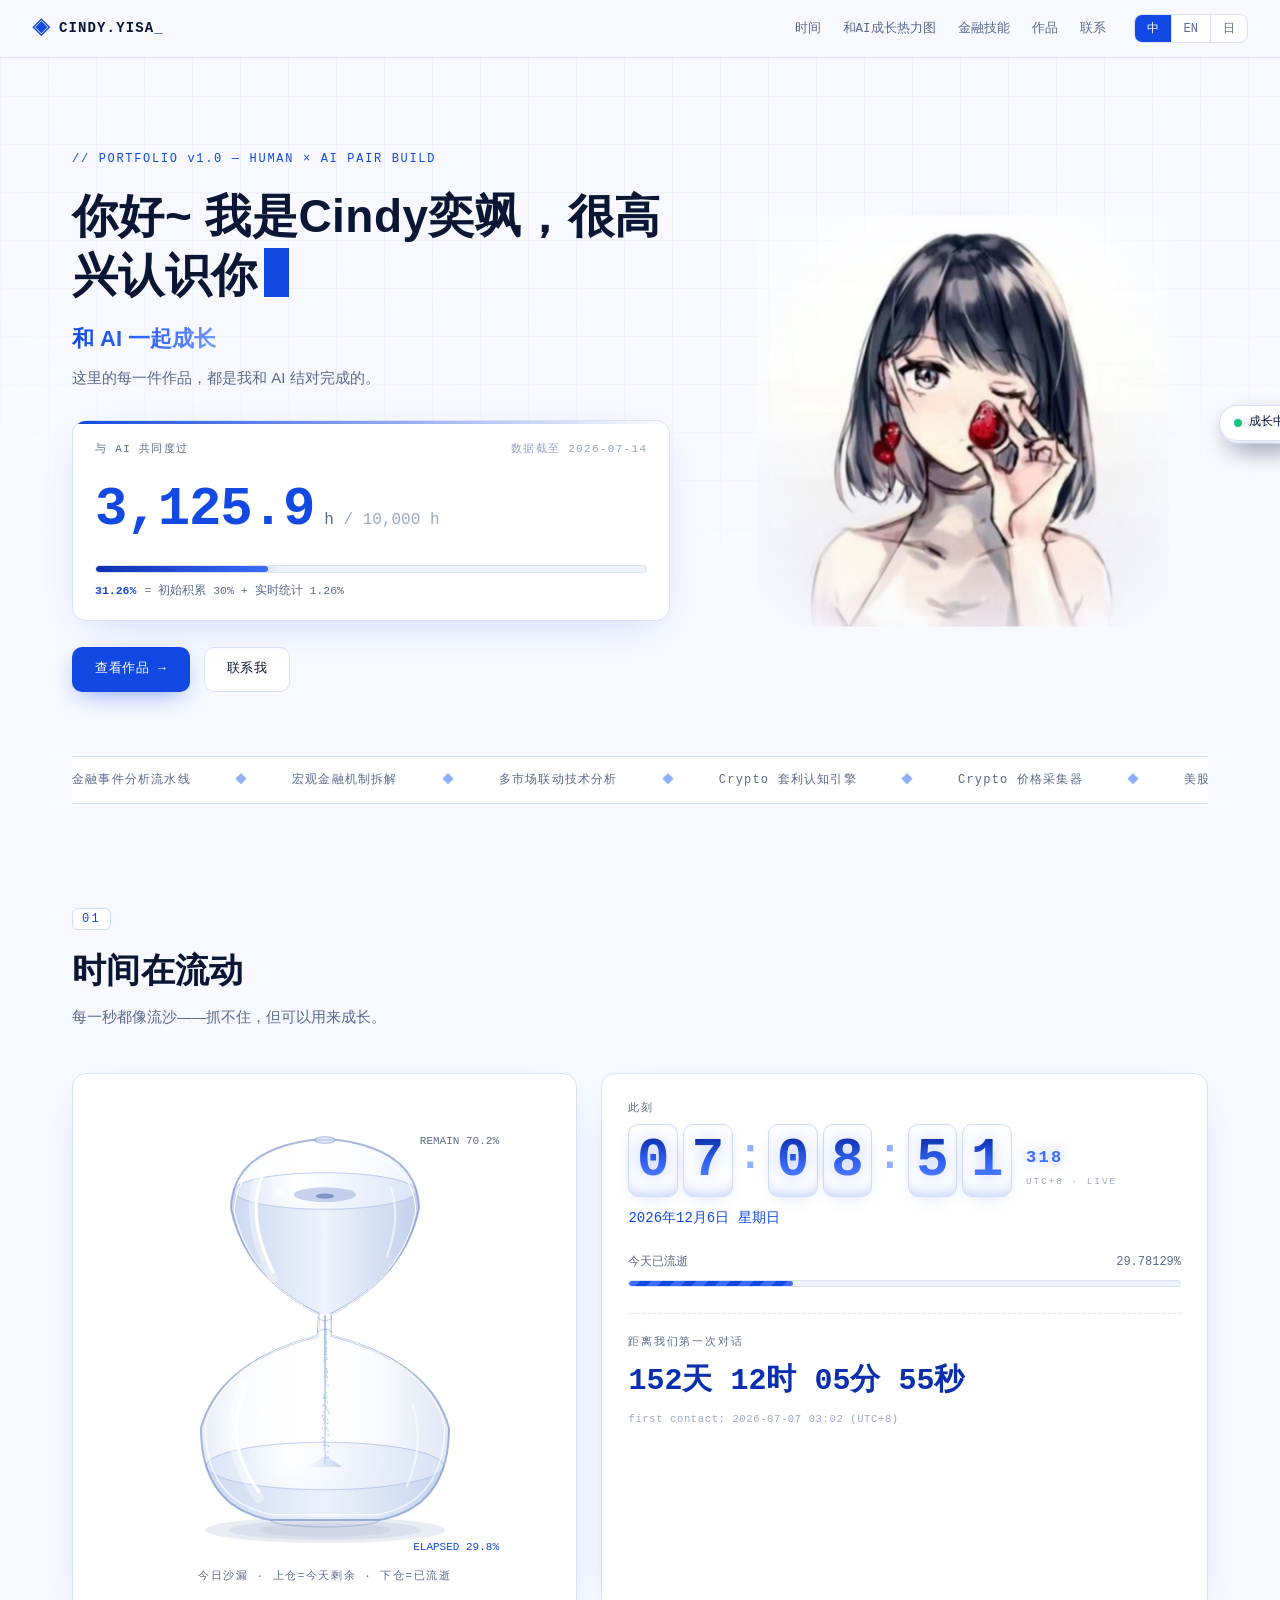
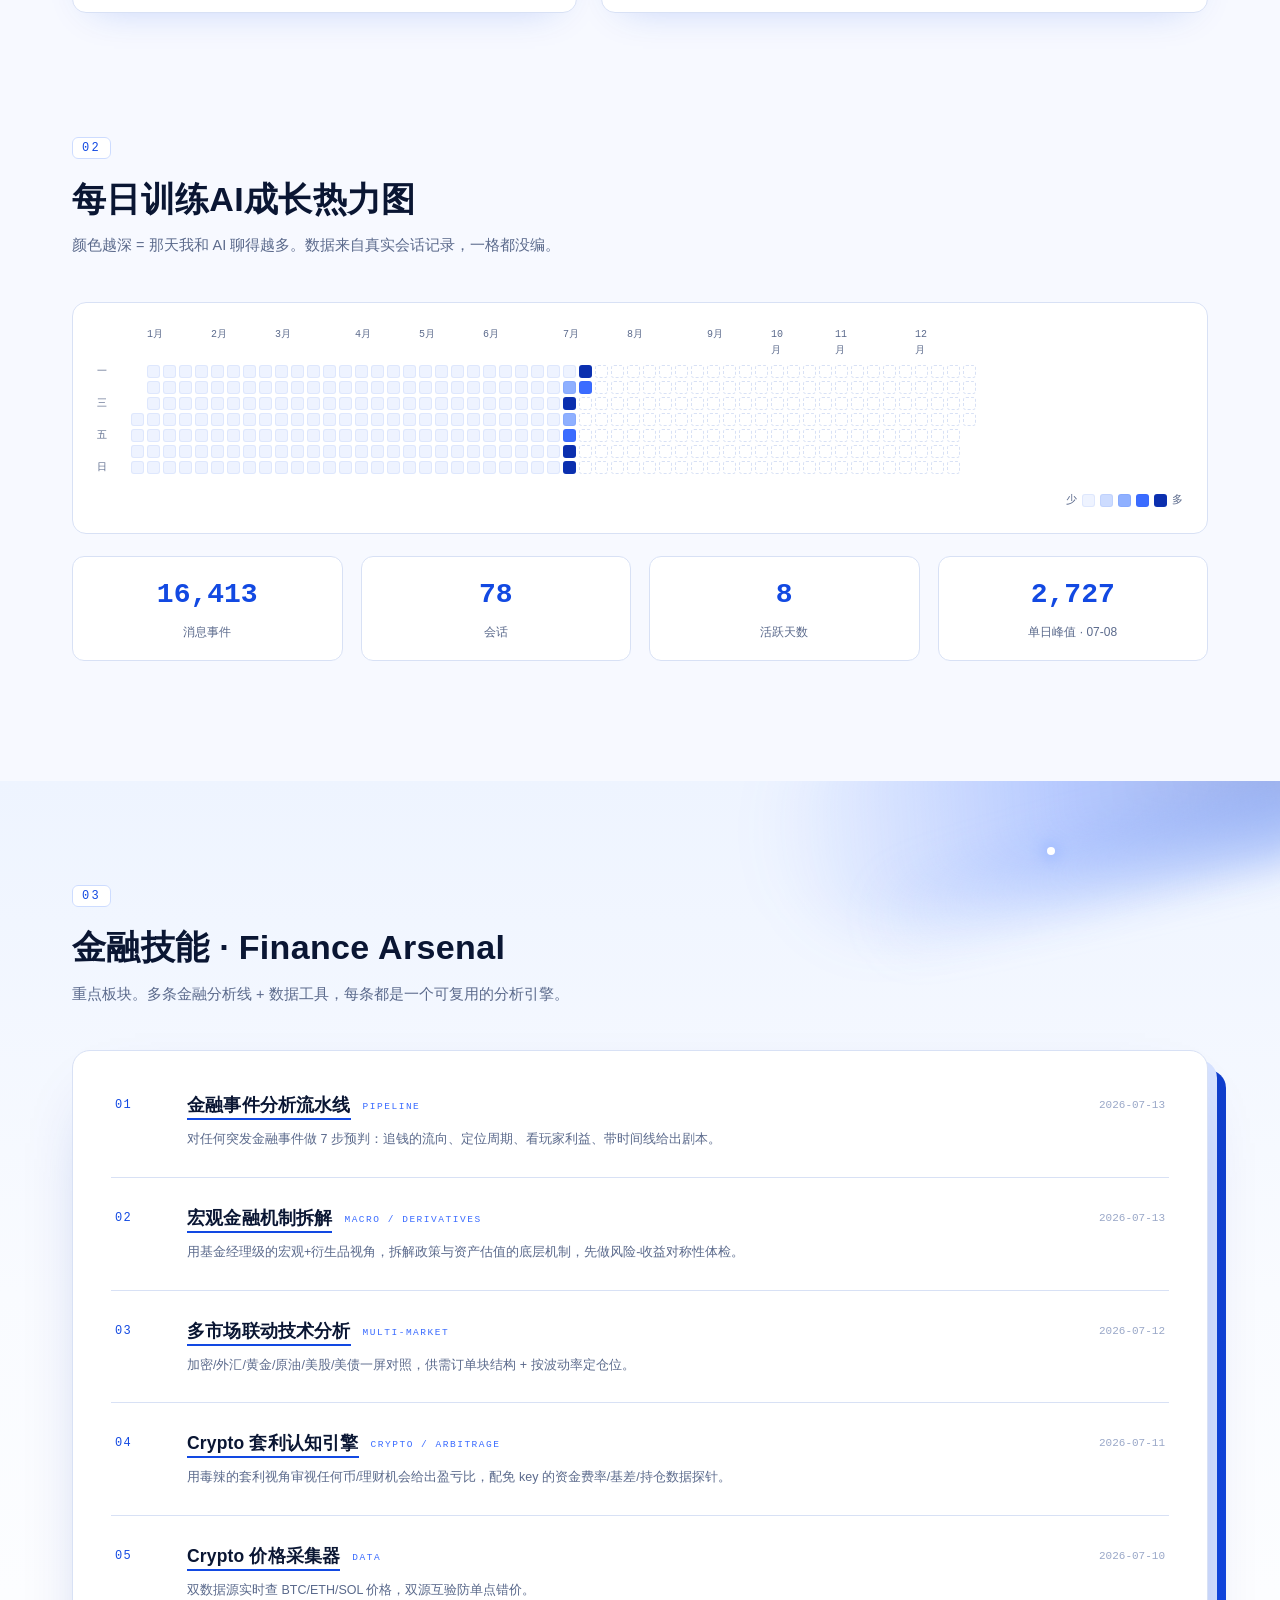
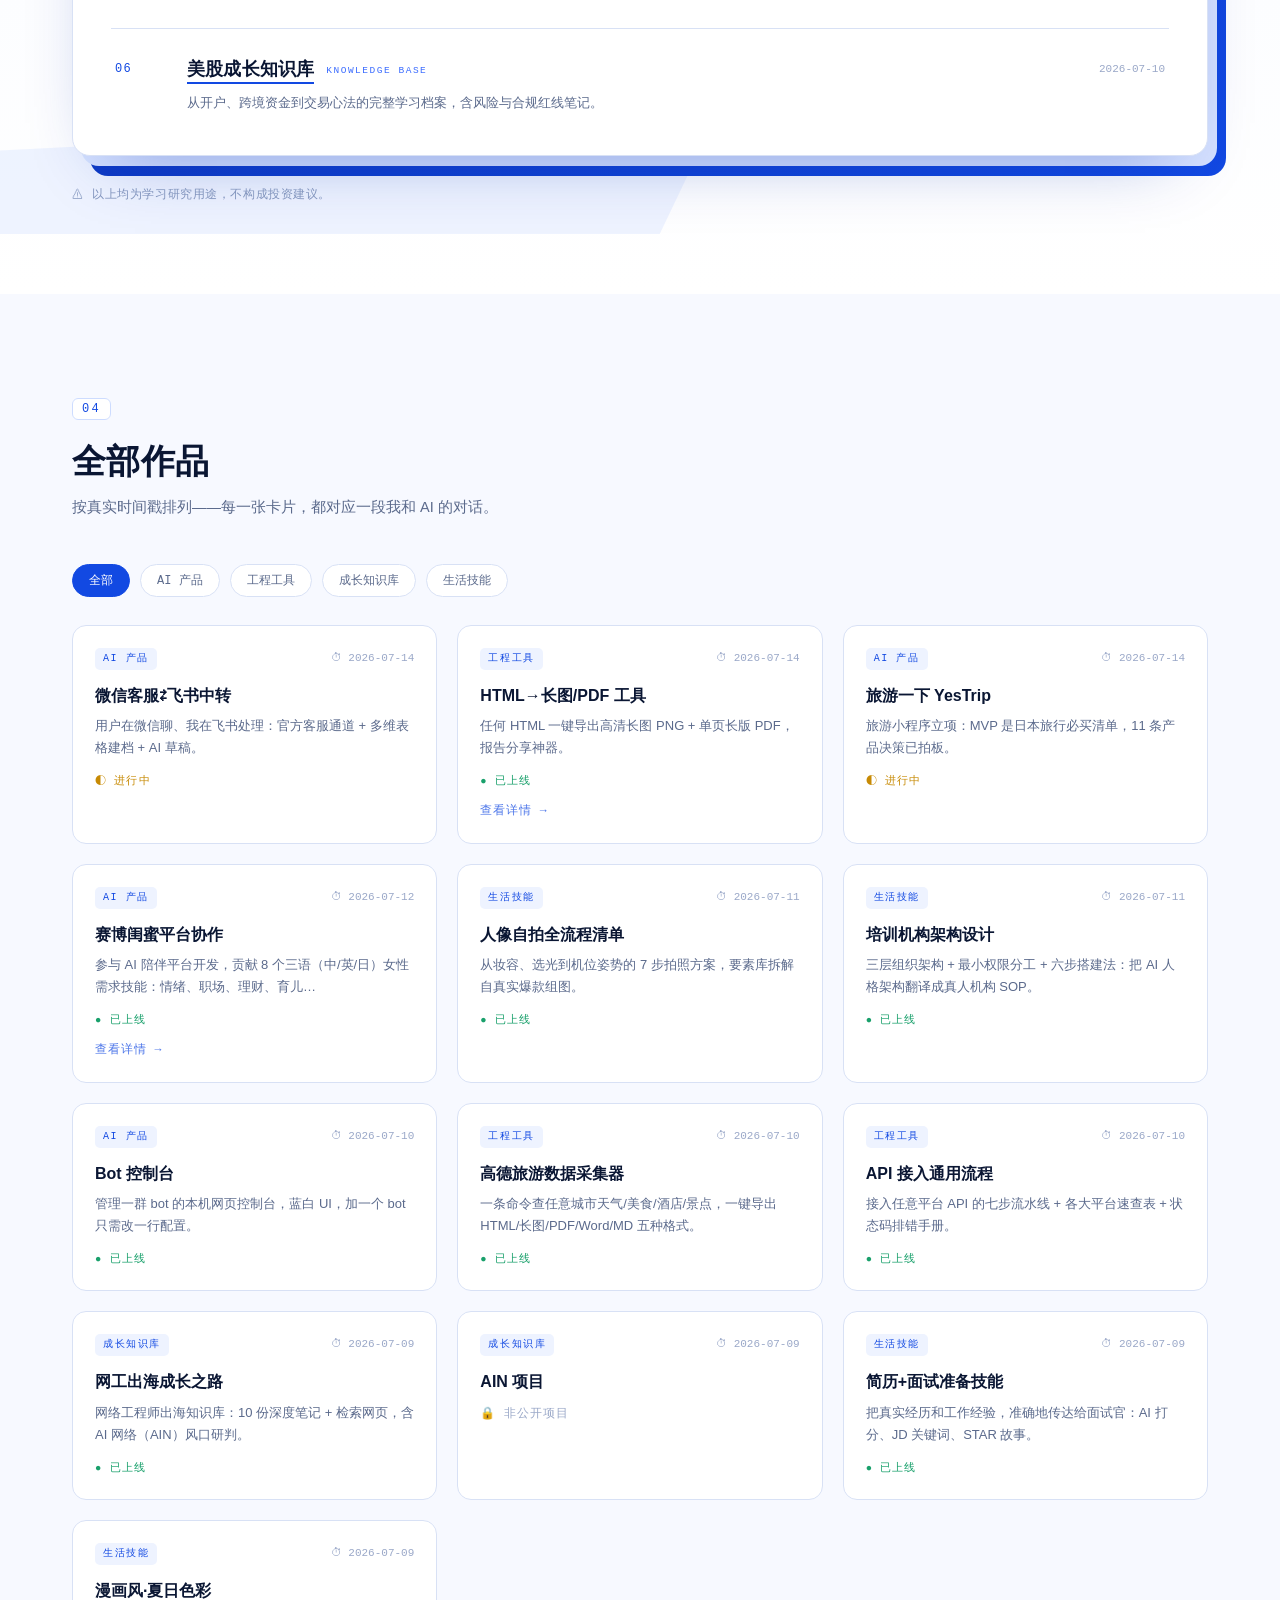
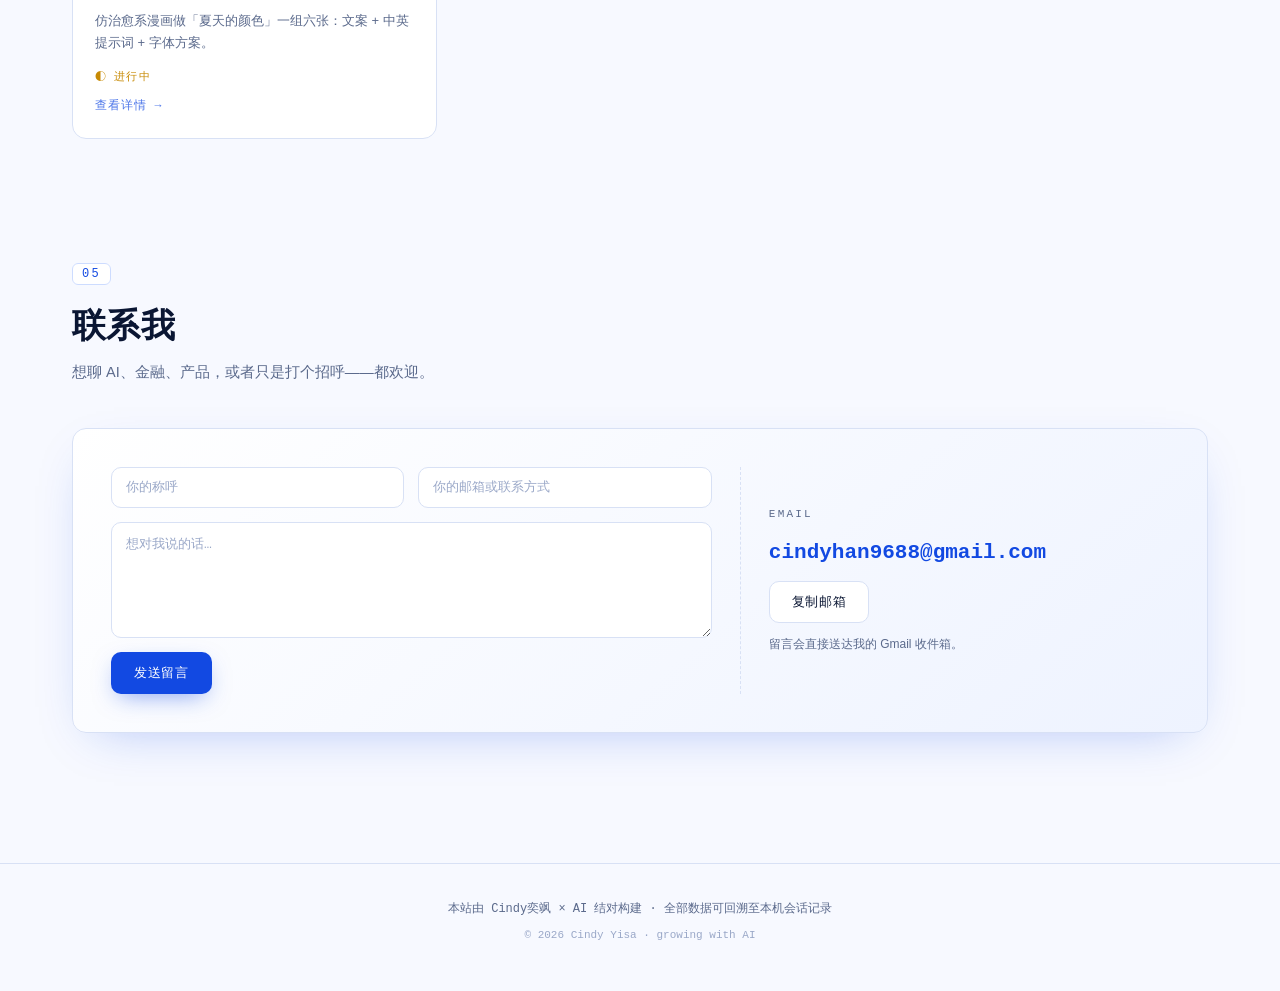
==== index.html @ 7d719959 "Initial deploy: Cindy Yisa portfolio" ====
<!DOCTYPE html>
<html lang="zh-CN">
<head>
<meta charset="UTF-8">
<meta name="viewport" content="width=device-width, initial-scale=1.0">
<title>Cindy奕飒 · 和 AI 一起成长 | Growing with AI</title>
<meta name="description" content="Cindy奕飒的个人作品集 — 和 AI 一起成长的 10000 小时之路。Personal portfolio of Cindy Yisa, pair-built with AI.">
<link rel="icon" href="data:image/svg+xml,<svg xmlns='http://www.w3.org/2000/svg' viewBox='0 0 100 100'><text y='.9em' font-size='90'>🍓</text></svg>">
<link rel="stylesheet" href="style.css">
</head>
<body>

<div class="grid-bg" aria-hidden="true"></div>
<div class="scroll-progress" id="scrollProgress" aria-hidden="true"></div>

<!-- ============ NAV ============ -->
<nav class="nav">
  <a class="brand" href="#top">
    <span class="brand-mark">◈</span>
    <span class="brand-text mono">CINDY.YISA<span class="blink">_</span></span>
  </a>
  <div class="nav-links mono">
    <a href="#time" data-i18n="nav.time">时间</a>
    <a href="#heatmap" data-i18n="nav.heatmap">和AI成长热力图</a>
    <a href="#finance" data-i18n="nav.finance">金融技能</a>
    <a href="#projects" data-i18n="nav.projects">作品</a>
    <a href="#contact" data-i18n="nav.contact">联系</a>
  </div>
  <div class="lang-switch mono" role="group" aria-label="language">
    <button data-lang="zh" class="active">中</button>
    <button data-lang="en">EN</button>
    <button data-lang="ja">日</button>
  </div>
</nav>

<!-- ============ HERO ============ -->
<header class="hero" id="top">
  <div class="hero-grid">
    <div class="hero-text">
      <p class="kicker mono reveal">// PORTFOLIO v1.0 — HUMAN × AI PAIR BUILD</p>
      <h1 class="greeting reveal"><span id="typed"></span><span class="caret" aria-hidden="true"></span></h1>
      <p class="slogan reveal"><span class="slogan-line" data-i18n="hero.slogan">和 AI 一起成长</span></p>
      <p class="hero-sub reveal" data-i18n="hero.sub">这里的每一件作品，都是我和 AI 结对完成的。</p>

      <div class="hours-box reveal">
        <div class="hours-top mono">
          <span data-i18n="hours.label">与 AI 共同度过</span>
          <span class="hours-asof"><span data-i18n="hours.asof">数据截至</span> <span id="asofDate">2026-07-14</span></span>
        </div>
        <div class="hours-main">
          <span class="hours-num mono" id="hoursNum">0.0</span>
          <span class="hours-unit mono">h <em>/ 10,000 h</em></span>
        </div>
        <div class="hours-bar"><div class="hours-fill" id="hoursFill"></div></div>
        <div class="hours-foot mono">
          <span id="hoursPct">0%</span>
          <span id="hoursSplit"></span>
        </div>
      </div>

      <div class="hero-cta reveal">
        <a class="btn btn-primary mono" href="#projects" data-i18n="cta.works">查看作品 →</a>
        <a class="btn btn-ghost mono" href="#contact" data-i18n="cta.contact">联系我</a>
      </div>
    </div>

    <div class="hero-visual">
      <div class="tilt-scene" id="tiltScene">
        <div class="tilt-card" id="tiltCard">
          <div class="tilt-glow" aria-hidden="true"></div>
          <img class="tilt-img" src="assets/avatar.jpg" alt="Cindy奕飒 avatar illustration">
          <div class="orbit" aria-hidden="false">
            <div class="orb orb-1"><span class="orb-arm"><span class="tilt-chip mono"><b id="chipHours">3,117.8</b>h <span data-i18n="chip.together">同行</span></span></span></div>
            <div class="orb orb-2"><span class="orb-arm"><span class="tilt-chip mono"><b id="chipSessions">78</b> <span data-i18n="chip.talks">对话</span></span></span></div>
            <div class="orb orb-3"><span class="orb-arm"><span class="tilt-chip mono"><span class="dot-live"></span><span data-i18n="chip.growing">成长中</span></span></span></div>
          </div>
        </div>
      </div>
    </div>
  </div>

  <div class="ticker mono" aria-hidden="true">
    <div class="ticker-track" id="tickerTrack"></div>
  </div>
</header>

<main>
<!-- ============ 01 TIME ============ -->
<section class="section" id="time">
  <div class="section-head reveal">
    <span class="sec-no mono">01</span>
    <h2 data-i18n="time.title">时间在流动</h2>
    <p class="sec-sub" data-i18n="time.sub">每一秒都像流沙——抓不住，但可以用来成长。</p>
  </div>
  <div class="time-grid">
    <div class="time-card sand-card reveal">
      <canvas id="sandCanvas" width="360" height="460" aria-label="today hourglass animation"></canvas>
      <div class="sand-caption mono" data-i18n="time.sand">今日沙漏 · 按今天已流逝的时间实时漏沙</div>
    </div>
    <div class="time-card clock-card reveal">
      <div class="clock-label mono" data-i18n="time.now">此刻</div>
      <div class="clock-shell">
        <div class="clock-big mono" id="clockBig">00:00:00</div>
        <div class="clock-sub mono"><span id="clockMs">000</span><span class="clock-tz">UTC+8 · LIVE</span></div>
      </div>
      <div class="clock-date mono" id="clockDate">—</div>
      <div class="day-flow">
        <div class="day-flow-top mono"><span data-i18n="time.today">今天已流逝</span><span id="dayPct">0.000000%</span></div>
        <div class="day-bar"><div class="day-fill" id="dayFill"></div></div>
      </div>
      <div class="since-box">
        <div class="clock-label mono" data-i18n="time.since">距离我们第一次对话</div>
        <div class="since-big mono" id="sinceBig">—</div>
        <div class="since-src mono">first contact: 2026-07-07 03:02 (UTC+8)</div>
      </div>
    </div>
  </div>
</section>

<!-- ============ 02 HEATMAP ============ -->
<section class="section" id="heatmap">
  <div class="section-head reveal">
    <span class="sec-no mono">02</span>
    <h2 data-i18n="hm.title">每日训练AI成长热力图</h2>
    <p class="sec-sub" data-i18n="hm.sub">颜色越深 = 那天我和 AI 聊得越多。数据来自真实会话记录，一格都没编。</p>
  </div>
  <div class="hm-wrap reveal">
    <div class="hm-scroll">
      <div class="hm-months mono" id="hmMonths"></div>
      <div class="hm-body">
        <div class="hm-days mono" id="hmDays"></div>
        <div class="hm-grid" id="hmGrid"></div>
      </div>
    </div>
    <div class="hm-legend mono">
      <span data-i18n="hm.less">少</span>
      <i class="cell l0"></i><i class="cell l1"></i><i class="cell l2"></i><i class="cell l3"></i><i class="cell l4"></i>
      <span data-i18n="hm.more">多</span>
    </div>
  </div>
  <div class="stat-row reveal">
    <div class="stat"><b class="mono" id="stEvents">15,353</b><span data-i18n="st.events">消息事件</span></div>
    <div class="stat"><b class="mono" id="stSessions">78</b><span data-i18n="st.sessions">会话</span></div>
    <div class="stat"><b class="mono" id="stDays">8</b><span data-i18n="st.days">活跃天数</span></div>
    <div class="stat"><b class="mono" id="stPeak">2,727</b><span data-i18n="st.peak">单日峰值 · 07-08</span></div>
  </div>
  <div class="hm-tip mono" id="hmTip" role="tooltip"></div>
</section>

<!-- ============ 03 FINANCE (featured) ============ -->
<section class="section section-fin deco-b" id="finance">
  <div class="fin-deco" aria-hidden="true">
    <span class="fd-beam1"></span><span class="fd-beam2"></span><span class="fd-star"></span>
    <span class="fd-dots"></span>
    <svg class="fd-chart" width="340" height="200" viewBox="0 0 340 200" fill="none">
      <defs><linearGradient id="fdg" x1="0" y1="0" x2="0" y2="1"><stop stop-color="#3b6cff"/><stop offset="1" stop-color="#3b6cff" stop-opacity="0"/></linearGradient></defs>
      <path d="M0 168 L42 144 L84 154 L126 104 L168 118 L210 68 L252 84 L294 34 L340 46 L340 200 L0 200Z" fill="url(#fdg)" opacity=".22"/>
      <path d="M0 168 L42 144 L84 154 L126 104 L168 118 L210 68 L252 84 L294 34 L340 46" stroke="#1249e2" stroke-width="2.4" stroke-linejoin="round"/>
      <circle cx="294" cy="34" r="5" fill="#3b6cff"/><circle cx="294" cy="34" r="11" fill="#3b6cff" opacity=".22"/>
    </svg>
  </div>
  <div class="section-head reveal">
    <span class="sec-no mono">03</span>
    <h2 data-i18n="fin.title">金融技能 · Finance Arsenal</h2>
    <p class="sec-sub" data-i18n="fin.sub">重点板块。多条金融分析线 + 数据工具，每条都是一个可复用的分析引擎。</p>
  </div>
  <div class="fin-stack reveal">
    <div class="fin-sheet" id="finGrid"></div>
  </div>
  <p class="fin-note mono reveal" data-i18n="fin.note">⚠ 以上均为学习研究用途，不构成投资建议。</p>
</section>

<!-- ============ 04 PROJECTS ============ -->
<section class="section" id="projects">
  <div class="section-head reveal">
    <span class="sec-no mono">04</span>
    <h2 data-i18n="pj.title">全部作品</h2>
    <p class="sec-sub" data-i18n="pj.sub">按真实时间戳排列——每一张卡片，都对应一段我和 AI 的对话。</p>
  </div>
  <div class="pj-filter mono" id="pjFilter"></div>
  <div class="pj-grid" id="pjGrid"></div>
</section>

<!-- ============ 05 CONTACT ============ -->
<section class="section" id="contact">
  <div class="section-head reveal">
    <span class="sec-no mono">05</span>
    <h2 data-i18n="ct.title">联系我</h2>
    <p class="sec-sub" data-i18n="ct.sub">想聊 AI、金融、产品，或者只是打个招呼——都欢迎。</p>
  </div>
  <div class="contact-wrap reveal">
    <form class="contact-form" id="msgForm" autocomplete="off">
      <div class="cf-row">
        <input class="cf-input mono" type="text" name="name" id="cfName" required maxlength="60" placeholder="你的称呼">
        <input class="cf-input mono" type="text" name="reply_to" id="cfReply" required maxlength="120" placeholder="你的邮箱或联系方式">
      </div>
      <textarea class="cf-input mono" name="message" id="cfMsg" rows="6" required maxlength="2000" placeholder="想对我说的话…"></textarea>
      <input type="text" name="_honey" style="display:none" tabindex="-1" autocomplete="off">
      <div class="cf-foot">
        <button class="btn btn-primary mono" type="submit" id="cfSend" data-i18n="ct.send">发送留言</button>
        <span class="cf-status mono" id="cfStatus"></span>
      </div>
    </form>
    <div class="contact-side">
      <span class="mono contact-label">EMAIL</span>
      <a class="mono contact-addr" href="mailto:cindyhan9688@gmail.com">cindyhan9688@gmail.com</a>
      <button class="btn btn-ghost mono" id="copyMail" data-i18n="ct.copy">复制邮箱</button>
      <p class="cf-note" data-i18n="ct.note">留言会直接送达我的 Gmail 收件箱。</p>
    </div>
  </div>
</section>
</main>

<footer class="footer mono">
  <p><span data-i18n="ft.built">本站由 Cindy奕飒 × AI 结对构建</span> · <span data-i18n="ft.data">全部数据可回溯至本机会话记录</span></p>
  <p class="footer-dim">© 2026 Cindy Yisa · growing with AI</p>
</footer>

<script src="stats.js"></script>
<script src="app.js"></script>
</body>
</html>
---- style.css ----
/* ============================================================
   Cindy奕飒 · Growing with AI — blueprint blue × paper white
   ============================================================ */
:root{
  --ink:#0a1633;            /* near-black navy text */
  --blue:#1249e2;           /* primary ink blue */
  --blue-deep:#0b2fae;
  --blue-soft:#3b6cff;
  --paper:#f7f9ff;          /* page background */
  --card:#ffffff;
  --line:#d8e1f5;           /* hairlines */
  --dim:#5b6a8c;            /* secondary text */
  --tint1:#eef3ff; --tint2:#cddcff; --tint3:#8fb0ff; --tint4:#3b6cff; --tint5:#0b2fae;
  --navy:#050f2e;           /* dark featured panel */
  --navy-card:#0a1a45;
  /* 纯系统字体栈：不依赖任何外网字体服务，国内/海外访客都秒开 */
  --mono:'Cascadia Code','JetBrains Mono','SF Mono','Menlo',Consolas,'Sarasa Mono SC','Courier New',monospace;
  --sans:-apple-system,'Segoe UI','PingFang SC','Hiragino Sans','Source Han Sans SC','Noto Sans CJK SC','Microsoft YaHei','Yu Gothic UI',sans-serif;
  --r:14px;
}
*{margin:0;padding:0;box-sizing:border-box}
html{scroll-behavior:smooth}
/* 🍓 全站草莓光标 */
:root{--berry-cur:url("[data-uri]")}
body,a,button,.cell.hit,.lang-switch button{cursor:var(--berry-cur) 4 4,auto}
input,textarea{cursor:text}
body{
  font-family:var(--sans);color:var(--ink);background:var(--paper);
  -webkit-font-smoothing:antialiased;overflow-x:hidden;line-height:1.6;
}
/* 点击迸发的草莓与白色星光粒子 */
.bp{position:fixed;left:0;top:0;z-index:999;pointer-events:none;user-select:none;will-change:transform,opacity}
.bp-berry{font-size:15px;filter:drop-shadow(0 2px 4px rgba(168,15,49,.35))}
.bp-spark{width:9px;height:9px;border-radius:50%;background:#fff;box-shadow:0 0 12px 3px rgba(157,185,255,.95),0 0 4px #fff}
.mono{font-family:var(--mono)}
::selection{background:var(--blue);color:#fff}
a{color:inherit;text-decoration:none}

/* blueprint grid backdrop */
.grid-bg{
  position:fixed;inset:0;z-index:-2;pointer-events:none;
  background-image:
    linear-gradient(var(--line) 1px,transparent 1px),
    linear-gradient(90deg,var(--line) 1px,transparent 1px);
  background-size:48px 48px;opacity:.35;
  mask-image:radial-gradient(ellipse 90% 70% at 50% 0%,#000 40%,transparent 100%);
  -webkit-mask-image:radial-gradient(ellipse 90% 70% at 50% 0%,#000 40%,transparent 100%);
}
.scroll-progress{position:fixed;top:0;left:0;height:3px;width:0;background:linear-gradient(90deg,var(--blue),var(--blue-soft));z-index:99}

/* ============ NAV ============ */
.nav{
  position:fixed;top:0;left:0;right:0;z-index:50;display:flex;align-items:center;gap:28px;
  padding:14px 32px;background:rgba(247,249,255,.82);backdrop-filter:blur(14px);
  border-bottom:1px solid var(--line);
}
.brand{display:flex;align-items:center;gap:9px;font-weight:600}
.brand-mark{color:var(--blue);font-size:18px}
.brand-text{font-size:14px;letter-spacing:.08em}
.blink{animation:blink 1.1s steps(1) infinite;color:var(--blue)}
@keyframes blink{50%{opacity:0}}
.nav-links{display:flex;gap:22px;margin-left:auto;font-size:12.5px}
.nav-links a{color:var(--dim);position:relative;padding:2px 0;transition:color .2s}
.nav-links a:hover{color:var(--blue)}
.nav-links a::after{content:"";position:absolute;left:0;bottom:-2px;width:0;height:1.5px;background:var(--blue);transition:width .25s}
.nav-links a:hover::after{width:100%}
.lang-switch{display:flex;border:1px solid var(--line);border-radius:8px;overflow:hidden;background:#fff}
.lang-switch button{
  border:0;background:transparent;padding:5px 12px;font-family:var(--mono);font-size:12px;
  color:var(--dim);cursor:pointer;transition:.2s;
}
.lang-switch button+button{border-left:1px solid var(--line)}
.lang-switch button.active{background:var(--blue);color:#fff}

/* ============ HERO ============ */
.hero{padding:150px 32px 0;max-width:1200px;margin:0 auto}
.hero-grid{display:grid;grid-template-columns:1.1fr .9fr;gap:48px;align-items:center}
.kicker{font-size:12px;letter-spacing:.14em;color:var(--blue);margin-bottom:18px}
.greeting{
  font-size:clamp(28px,4.2vw,46px);line-height:1.28;font-weight:700;letter-spacing:.01em;
  min-height:2.6em;
}
.caret{display:inline-block;width:.55em;height:1.05em;background:var(--blue);margin-left:6px;vertical-align:-.12em;animation:blink 1s steps(1) infinite}
.slogan{margin-top:14px;font-size:clamp(17px,2vw,22px);font-weight:600;color:var(--blue-deep)}
.slogan-line{background:linear-gradient(120deg,var(--blue),var(--blue-soft) 60%,#7aa0ff);-webkit-background-clip:text;background-clip:text;color:transparent}
.hero-sub{margin-top:10px;color:var(--dim);font-size:15px}

.hours-box{
  margin-top:30px;border:1px solid var(--line);border-radius:var(--r);background:var(--card);
  padding:20px 22px;box-shadow:0 12px 40px -18px rgba(18,73,226,.25);position:relative;overflow:hidden;
}
.hours-box::before{content:"";position:absolute;top:0;left:0;right:0;height:3px;background:linear-gradient(90deg,var(--blue),transparent)}
.hours-top{display:flex;justify-content:space-between;font-size:11px;letter-spacing:.12em;color:var(--dim)}
.hours-asof{color:#94a3c4}
.hours-main{display:flex;align-items:baseline;gap:10px;margin-top:8px}
.hours-num{font-size:clamp(38px,4.6vw,54px);font-weight:700;color:var(--blue);letter-spacing:-.02em;font-variant-numeric:tabular-nums}
.hours-unit{font-size:16px;color:var(--dim)}
.hours-unit em{font-style:normal;color:#9aa8c8}
.hours-bar{height:8px;border-radius:99px;background:var(--tint1);border:1px solid var(--line);margin-top:12px;overflow:hidden}
.hours-fill{height:100%;width:0;border-radius:99px;background:linear-gradient(90deg,var(--blue-deep),var(--blue-soft));transition:width 1.8s cubic-bezier(.2,.8,.2,1);box-shadow:0 0 12px rgba(59,108,255,.7)}
.hours-foot{display:flex;gap:8px;margin-top:9px;font-size:11.5px;color:var(--dim)}
.hours-foot span:first-child{color:var(--blue);font-weight:600}

.hero-cta{display:flex;gap:14px;margin-top:26px}
.btn{display:inline-block;padding:11px 22px;border-radius:10px;font-size:13px;letter-spacing:.05em;transition:.22s;border:1px solid transparent;cursor:pointer}
.btn-primary{background:var(--blue);color:#fff;box-shadow:0 8px 24px -8px rgba(18,73,226,.55)}
.btn-primary:hover{background:var(--blue-deep);transform:translateY(-2px)}
.btn-ghost{border-color:var(--line);color:var(--ink);background:#fff}
.btn-ghost:hover{border-color:var(--blue);color:var(--blue);transform:translateY(-2px)}

/* --- 3D tilt visual：头像融入背景 + 三标签环绕轨道 --- */
.hero-visual{display:flex;justify-content:center}
.tilt-scene{perspective:1100px;width:min(400px,84vw);--orbR:256px}
.tilt-card{
  position:relative;transform-style:preserve-3d;transition:transform .18s ease-out;
  animation:floaty 6s ease-in-out infinite;
}
@keyframes floaty{0%,100%{translate:0 0}50%{translate:0 -10px}}
.tilt-img{
  width:100%;display:block;transform:translateZ(30px);
  /* 无边框无卡片：径向蒙版让画像边缘羽化，融进页面背景 */
  -webkit-mask-image:radial-gradient(72% 72% at 50% 44%,#000 52%,transparent 97%);
  mask-image:radial-gradient(72% 72% at 50% 44%,#000 52%,transparent 97%);
}
.tilt-glow{
  position:absolute;inset:-10%;z-index:-1;
  background:radial-gradient(55% 55% at 50% 42%,rgba(59,108,255,.30),transparent 72%);
  transform:translateZ(-40px);filter:blur(8px);
}
/* 轨道：外层公转 → 中层半径臂 → 内层反向自转保持文字水平 */
.orbit{position:absolute;inset:0;pointer-events:none}
.orb{position:absolute;left:50%;top:46%;width:0;height:0;animation:spin 20s linear infinite;transform-style:preserve-3d}
.orb-arm{position:absolute;left:0;top:0;transform:translateX(var(--orbR)) translateZ(75px)}
.orb .tilt-chip{display:inline-flex;align-items:center;gap:7px;animation:spinRev 20s linear infinite}
.orb-1,.orb-1 .tilt-chip{animation-delay:0s}
.orb-2,.orb-2 .tilt-chip{animation-delay:-6.67s}
.orb-3,.orb-3 .tilt-chip{animation-delay:-13.33s}
@keyframes spin{from{transform:rotate(0)}to{transform:rotate(360deg)}}
@keyframes spinRev{from{transform:translate(-50%,-50%) rotate(0)}to{transform:translate(-50%,-50%) rotate(-360deg)}}
.tilt-chip{
  background:rgba(255,255,255,.9);backdrop-filter:blur(4px);border:1px solid var(--line);border-radius:99px;
  padding:7px 14px;font-size:12px;color:var(--ink);box-shadow:0 10px 30px -12px rgba(10,22,51,.35);
  white-space:nowrap;
}
.tilt-chip b{color:var(--blue);font-size:14px}
.dot-live{width:8px;height:8px;border-radius:50%;background:#19c37d;box-shadow:0 0 0 0 rgba(25,195,125,.6);animation:pulse 1.8s infinite}
@keyframes pulse{70%{box-shadow:0 0 0 9px rgba(25,195,125,0)}100%{box-shadow:0 0 0 0 rgba(25,195,125,0)}}

/* --- ticker --- */
.ticker{margin-top:64px;border-top:1px solid var(--line);border-bottom:1px solid var(--line);overflow:hidden;background:#fff;padding:10px 0}
.ticker-track{display:inline-flex;gap:44px;white-space:nowrap;animation:tick 36s linear infinite;font-size:12px;color:var(--dim);letter-spacing:.1em}
.ticker-track i{font-style:normal;color:var(--tint3)}
@keyframes tick{to{transform:translateX(-50%)}}

/* ============ SECTIONS ============ */
.section{max-width:1200px;margin:0 auto;padding:100px 32px 20px}
.section-head{margin-bottom:44px;position:relative}
.sec-no{
  font-size:12px;color:var(--blue);letter-spacing:.2em;border:1px solid var(--tint2);
  border-radius:6px;padding:3px 9px;background:#fff;
}
.section-head h2{font-size:clamp(24px,3vw,34px);margin-top:14px;letter-spacing:.01em}
.sec-sub{color:var(--dim);margin-top:8px;max-width:640px;font-size:14.5px}

/* reveal on scroll */
.reveal{opacity:0;transform:translateY(26px);transition:opacity .7s ease,transform .7s cubic-bezier(.2,.8,.2,1)}
.reveal.in{opacity:1;transform:none}

/* ============ 01 TIME ============ */
.time-grid{display:grid;grid-template-columns:1fr 1.2fr;gap:24px}
.time-card{
  border:1px solid var(--line);border-radius:var(--r);background:var(--card);padding:26px;
  box-shadow:0 12px 40px -22px rgba(18,73,226,.3);
}
.sand-card{display:flex;flex-direction:column;align-items:center;gap:8px}
#sandCanvas{width:100%;max-width:340px;height:auto;border-radius:10px;background:#ffffff}
.sand-caption{font-size:11px;color:var(--dim);letter-spacing:.14em}
.clock-label{font-size:11px;letter-spacing:.16em;color:var(--dim);margin-bottom:6px}
/* 科技感时钟：数字分格 + 渐变发光 + 毫秒副屏，层次分明 */
.clock-shell{display:flex;align-items:flex-end;gap:14px;position:relative}
.clock-big{display:flex;gap:5px;align-items:center}
.clock-big .dg{
  display:inline-block;min-width:.92em;text-align:center;
  font-size:clamp(38px,4.6vw,54px);font-weight:700;line-height:1.25;
  padding:2px 3px;border:1px solid var(--tint2);border-radius:10px;
  background:
    linear-gradient(180deg,rgba(255,255,255,.9),rgba(238,243,255,.9)) padding-box;
  color:transparent;
  background-image:linear-gradient(180deg,#0b2fae 20%,#3b6cff 60%,#7aa0ff);
  -webkit-background-clip:text;background-clip:text;
  box-shadow:inset 0 -10px 18px -14px rgba(18,73,226,.5),0 6px 20px -12px rgba(18,73,226,.4);
  text-shadow:0 0 18px rgba(59,108,255,.35);
  font-variant-numeric:tabular-nums;
}
.clock-big .cl{color:var(--tint3);font-size:clamp(30px,3.6vw,42px);font-weight:700;animation:blink 1s steps(1) infinite;transform:translateY(-3px)}
.clock-sub{display:flex;flex-direction:column;gap:3px;padding-bottom:8px}
.clock-sub #clockMs{
  font-size:17px;font-weight:600;color:var(--blue-soft);letter-spacing:.14em;
  font-variant-numeric:tabular-nums;text-shadow:0 0 12px rgba(59,108,255,.5);
}
.clock-tz{font-size:9.5px;letter-spacing:.2em;color:#9aa8c8}
.clock-date{color:var(--blue);font-size:14px;margin-top:10px}
.day-flow{margin-top:24px}
.day-flow-top{display:flex;justify-content:space-between;font-size:12px;color:var(--dim);margin-bottom:7px;font-variant-numeric:tabular-nums}
.day-bar{height:7px;border-radius:99px;background:var(--tint1);border:1px solid var(--line);overflow:hidden}
.day-fill{height:100%;background:repeating-linear-gradient(135deg,var(--blue-soft) 0 8px,var(--blue) 8px 16px);background-size:200% 100%;animation:flow 3s linear infinite;border-radius:99px}
@keyframes flow{to{background-position:-32px 0}}
.since-box{margin-top:26px;border-top:1px dashed var(--line);padding-top:20px}
.since-big{font-size:clamp(22px,2.6vw,30px);font-weight:600;color:var(--blue-deep);font-variant-numeric:tabular-nums}
.since-src{font-size:10.5px;color:#9aa8c8;margin-top:6px;letter-spacing:.06em}

/* ============ 02 HEATMAP ============ */
.hm-wrap{border:1px solid var(--line);border-radius:var(--r);background:var(--card);padding:24px;overflow:hidden}
.hm-scroll{overflow-x:auto;padding-bottom:6px}
.hm-months{display:grid;grid-auto-flow:column;font-size:10px;color:var(--dim);margin-left:34px;margin-bottom:6px}
.hm-body{display:flex;gap:6px}
.hm-days{display:grid;grid-template-rows:repeat(7,13px);row-gap:3px;font-size:9.5px;color:var(--dim);width:28px}
.hm-days span{line-height:13px}
.hm-grid{display:grid;grid-auto-flow:column;grid-template-rows:repeat(7,13px);gap:3px}
.cell{width:13px;height:13px;border-radius:3px;background:var(--tint1);border:1px solid rgba(18,73,226,.07);display:inline-block}
.cell.l1{background:var(--tint2)}
.cell.l2{background:var(--tint3)}
.cell.l3{background:var(--tint4)}
.cell.l4{background:var(--tint5)}
.cell.future{background:transparent;border:1px dashed var(--line)}
.cell.hit{cursor:pointer;transition:transform .12s}
.cell.hit:hover{transform:scale(1.35);outline:1.5px solid var(--blue)}
.hm-legend{display:flex;align-items:center;gap:5px;justify-content:flex-end;margin-top:12px;font-size:11px;color:var(--dim)}
.hm-tip{
  position:fixed;z-index:80;background:var(--ink);color:#fff;font-size:11.5px;padding:6px 10px;
  border-radius:7px;pointer-events:none;opacity:0;transition:opacity .15s;white-space:nowrap;
}
.stat-row{display:grid;grid-template-columns:repeat(4,1fr);gap:18px;margin-top:22px}
.stat{border:1px solid var(--line);border-radius:12px;background:#fff;padding:16px 18px;text-align:center}
.stat b{display:block;font-size:clamp(20px,2.4vw,28px);color:var(--blue);font-weight:700;font-variant-numeric:tabular-nums}
.stat span{font-size:12px;color:var(--dim)}

/* ============ 03 FINANCE：浅蓝+深蓝+白 叠层 · 欧美简洁行式排版 ============ */
.section-fin{
  position:relative;
  background:linear-gradient(180deg,#eef4ff 0%,#f9fbff 46%,#ffffff 100%);
  margin-top:100px;max-width:none;
  padding:100px max(32px,calc((100vw - 1136px)/2)) 90px;
}
/* 右上角装饰：deco-b=极光渐变带 / deco-c=迷你行情线（section 上的类切换） */
.fin-deco{position:absolute;top:0;right:0;width:560px;height:320px;pointer-events:none;overflow:hidden}
.fd-beam1{position:absolute;right:-90px;top:-100px;width:600px;height:200px;border-radius:99px;
  background:linear-gradient(100deg,rgba(59,108,255,0),rgba(59,108,255,.32),rgba(11,47,174,.4));
  filter:blur(28px);transform:rotate(-14deg)}
.fd-beam2{position:absolute;right:-40px;top:46px;width:460px;height:84px;border-radius:99px;
  background:linear-gradient(100deg,rgba(205,220,255,0),rgba(143,176,255,.5));
  filter:blur(18px);transform:rotate(-14deg)}
.fd-star{position:absolute;right:225px;top:66px;width:8px;height:8px;border-radius:50%;background:#fff;
  box-shadow:0 0 14px 4px rgba(157,185,255,1)}
.fd-chart{position:absolute;right:44px;top:30px}
.fd-dots{position:absolute;right:400px;top:44px;width:120px;height:96px;opacity:.5;
  background-image:radial-gradient(circle,#8fb0ff 1.3px,transparent 1.3px);background-size:14px 14px}
.section-fin.deco-b .fd-chart,.section-fin.deco-b .fd-dots{display:none}
.section-fin.deco-c .fd-beam1,.section-fin.deco-c .fd-beam2,.section-fin.deco-c .fd-star{display:none}
.section-fin::after{ /* 浅蓝色带：左下横带 */
  content:"";position:absolute;bottom:60px;left:0;width:56%;height:120px;
  background:#cddcff;opacity:.35;clip-path:polygon(0 30%,100% 0,92% 100%,0 100%);pointer-events:none;
}
/* 叠层纸片：深蓝层 + 浅蓝层 + 白色主体 */
.fin-stack{position:relative;z-index:1}
.fin-stack::before{
  content:"";position:absolute;inset:0;border-radius:18px;
  background:linear-gradient(140deg,#0b2fae,#1249e2);
  transform:translate(18px,20px);
}
.fin-stack::after{
  content:"";position:absolute;inset:0;border-radius:18px;
  background:#d6e2ff;transform:translate(9px,10px);
}
.fin-sheet{
  position:relative;z-index:2;background:#fff;border:1px solid var(--line);border-radius:18px;
  padding:14px 38px;box-shadow:0 30px 70px -38px rgba(11,47,174,.45);
}
.fin-row{
  display:grid;grid-template-columns:52px 1fr auto;gap:20px;align-items:start;
  padding:26px 4px;border-bottom:1px solid var(--line);transition:background .2s;
}
.fin-row:last-child{border-bottom:0}
.fin-row:hover{background:var(--tint1)}
.fin-idx{color:var(--blue);font-size:12px;letter-spacing:.1em;padding-top:5px}
.fin-name{
  display:inline;font-size:17.5px;font-weight:700;letter-spacing:.01em;color:var(--ink);
  border-bottom:2.5px solid var(--blue);padding-bottom:3px;
}
.fin-tag{font-size:9.5px;letter-spacing:.16em;color:var(--blue-soft);margin-left:12px;vertical-align:2px}
.fin-desc{font-size:12.5px;color:var(--dim);line-height:1.75;margin-top:10px;max-width:660px}
.fin-ts{font-size:11px;color:#9aa8c8;padding-top:6px;font-variant-numeric:tabular-nums}
.fin-note{margin-top:30px;font-size:11.5px;color:#8194bd;letter-spacing:.05em;position:relative;z-index:1}

/* ============ 04 PROJECTS ============ */
.pj-filter{display:flex;flex-wrap:wrap;gap:10px;margin-bottom:28px}
.pj-filter button{
  border:1px solid var(--line);background:#fff;color:var(--dim);border-radius:99px;
  padding:7px 16px;font-family:var(--mono);font-size:12px;cursor:pointer;transition:.2s;
}
.pj-filter button.active,.pj-filter button:hover{background:var(--blue);border-color:var(--blue);color:#fff}
.pj-grid{display:grid;grid-template-columns:repeat(3,1fr);gap:20px}
.pj-card{
  border:1px solid var(--line);border-radius:var(--r);background:#fff;padding:22px;
  transition:transform .25s,box-shadow .25s,border-color .25s;position:relative;
}
.pj-card:hover{transform:translateY(-5px);border-color:var(--tint3);box-shadow:0 20px 50px -20px rgba(18,73,226,.35)}
.pj-top{display:flex;justify-content:space-between;align-items:center}
.pj-cat{font-size:10px;letter-spacing:.16em;color:var(--blue);background:var(--tint1);border-radius:5px;padding:3px 8px}
.pj-ts{font-size:11px;color:#9aa8c8;font-variant-numeric:tabular-nums}
.pj-card h3{margin:13px 0 7px;font-size:16px}
.pj-card p{font-size:13px;color:var(--dim);line-height:1.7}
.pj-status{margin-top:14px;font-size:10.5px;letter-spacing:.1em;color:#19a06b}
.pj-status.wip{color:#c78a04}
.pj-lock{color:#9aa8c8;font-size:12px;letter-spacing:.08em}
a.pj-card{display:block;color:inherit}
.pj-linked:hover{border-color:var(--blue)}
.pj-more{margin-top:12px;font-size:11.5px;color:var(--blue);letter-spacing:.08em;opacity:.75;transition:opacity .2s}
.pj-linked:hover .pj-more{opacity:1}

/* ============ 05 CONTACT：留言直达 Gmail + 邮箱可复制 ============ */
.contact-wrap{
  display:grid;grid-template-columns:1.4fr 1fr;gap:28px;
  border:1px solid var(--line);border-radius:var(--r);background:linear-gradient(140deg,#fff,var(--tint1));
  padding:38px;box-shadow:0 16px 50px -24px rgba(18,73,226,.35);
}
.contact-form{display:flex;flex-direction:column;gap:14px}
.cf-row{display:grid;grid-template-columns:1fr 1fr;gap:14px}
.cf-input{
  border:1px solid var(--line);border-radius:10px;background:#fff;padding:12px 14px;
  font-size:13px;color:var(--ink);outline:none;transition:border-color .2s,box-shadow .2s;resize:vertical;
}
.cf-input:focus{border-color:var(--blue);box-shadow:0 0 0 3px rgba(59,108,255,.15)}
.cf-input::placeholder{color:#9aa8c8}
.cf-foot{display:flex;align-items:center;gap:14px}
.cf-status{font-size:12px;color:var(--blue)}
.contact-side{border-left:1px dashed var(--line);padding-left:28px;display:flex;flex-direction:column;gap:12px;justify-content:center}
.contact-label{font-size:11px;letter-spacing:.2em;color:var(--dim);display:block}
.contact-addr{font-size:clamp(16px,1.8vw,21px);font-weight:600;color:var(--blue);word-break:break-all}
.contact-addr:hover{text-decoration:underline}
.contact-side .btn{align-self:flex-start}
.cf-note{font-size:12px;color:var(--dim)}

/* ============ FOOTER ============ */
.footer{border-top:1px solid var(--line);margin-top:110px;padding:36px 32px 46px;text-align:center;font-size:12px;color:var(--dim)}
.footer-dim{margin-top:8px;color:#9aa8c8;font-size:11px}

/* ============ RESPONSIVE ============ */
@media (max-width:960px){
  .hero-grid{grid-template-columns:1fr;gap:56px}
  .hero-visual{order:-1;margin-top:26px}
  .time-grid{grid-template-columns:1fr}
  .pj-grid{grid-template-columns:repeat(2,1fr)}
  .stat-row{grid-template-columns:repeat(2,1fr)}
  .nav-links{display:none}
  .contact-wrap{grid-template-columns:1fr}
  .contact-side{border-left:0;padding-left:0;border-top:1px dashed var(--line);padding-top:22px}
}
@media (max-width:600px){
  .pj-grid{grid-template-columns:1fr}
  .hero{padding-top:120px}
  .section{padding:70px 20px 10px}
  .section-fin{padding-left:20px;padding-right:20px}
  .tilt-scene{--orbR:168px}
  .fin-sheet{padding:6px 18px}
  .fin-row{grid-template-columns:38px 1fr}
  .fin-ts{grid-column:2}
  .cf-row{grid-template-columns:1fr}
}
@media (prefers-reduced-motion:reduce){
  *,*::before,*::after{animation-duration:.01ms!important;transition-duration:.01ms!important}
}
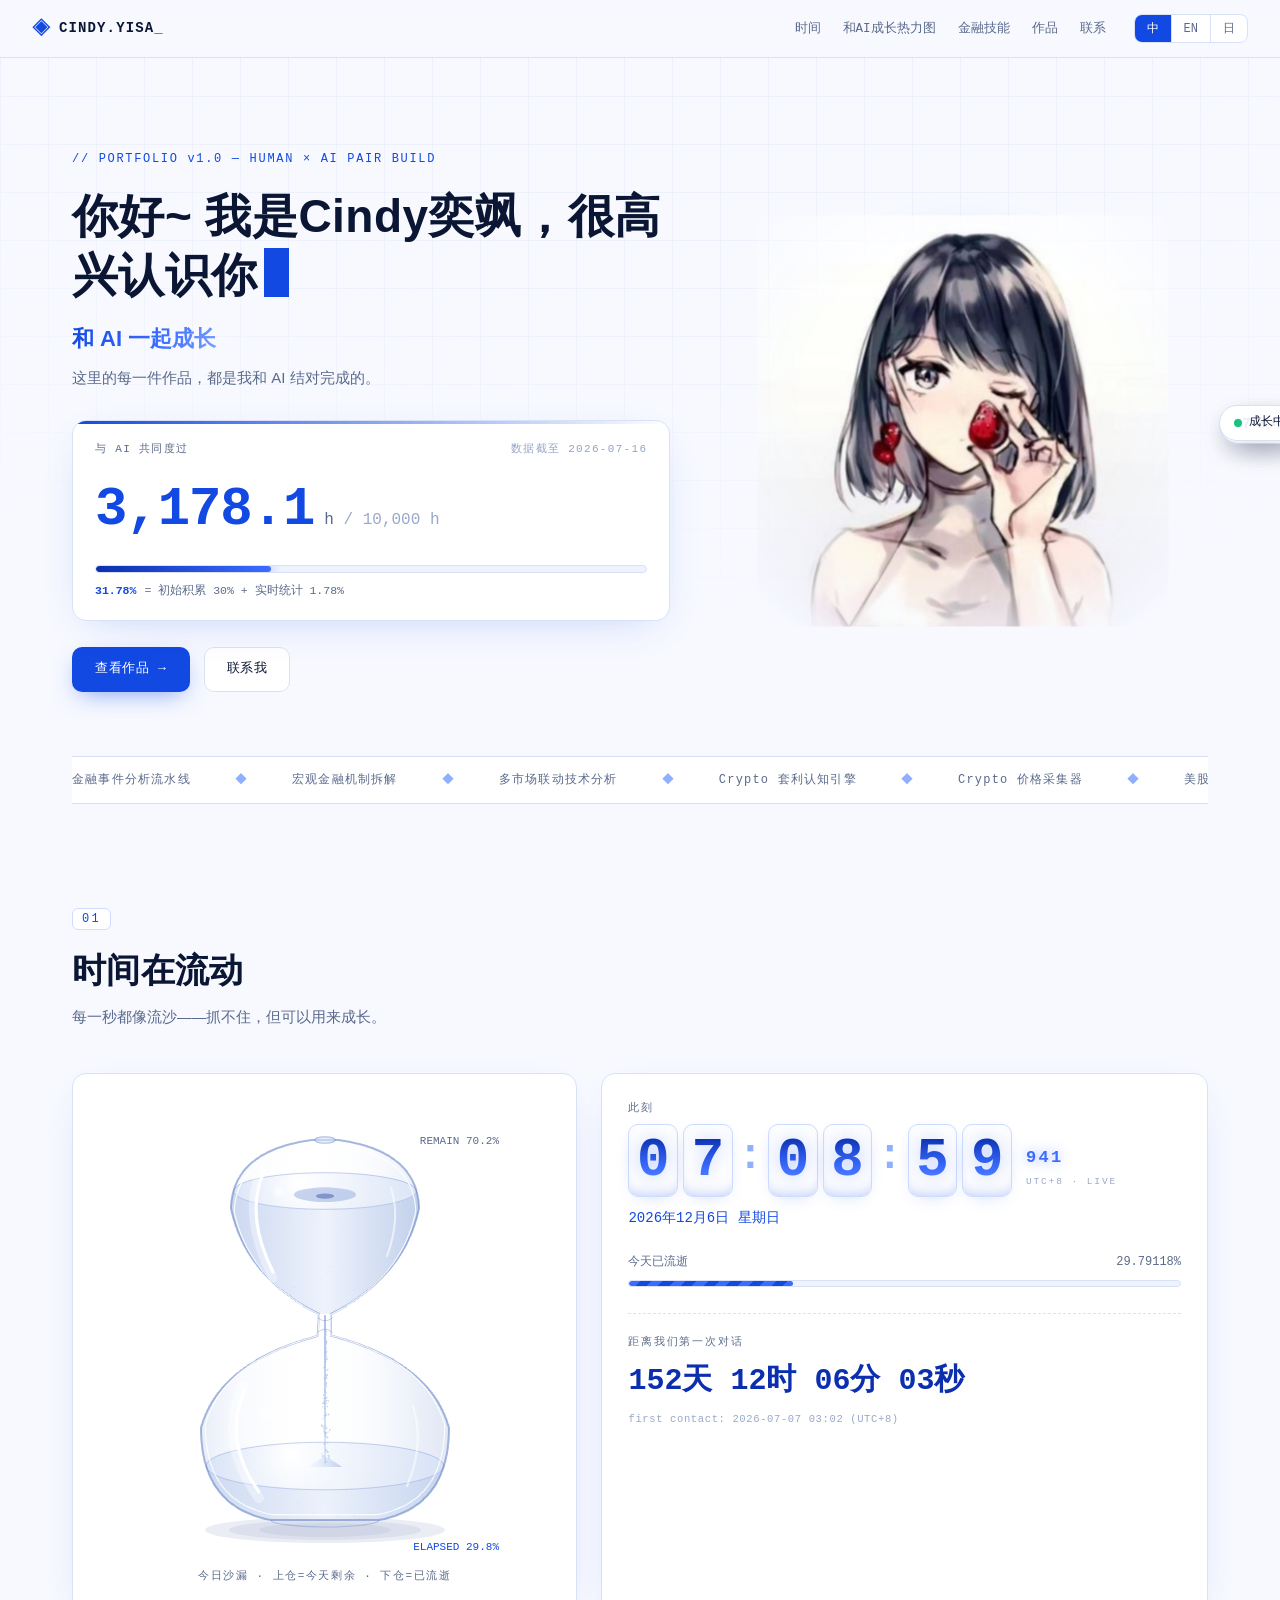
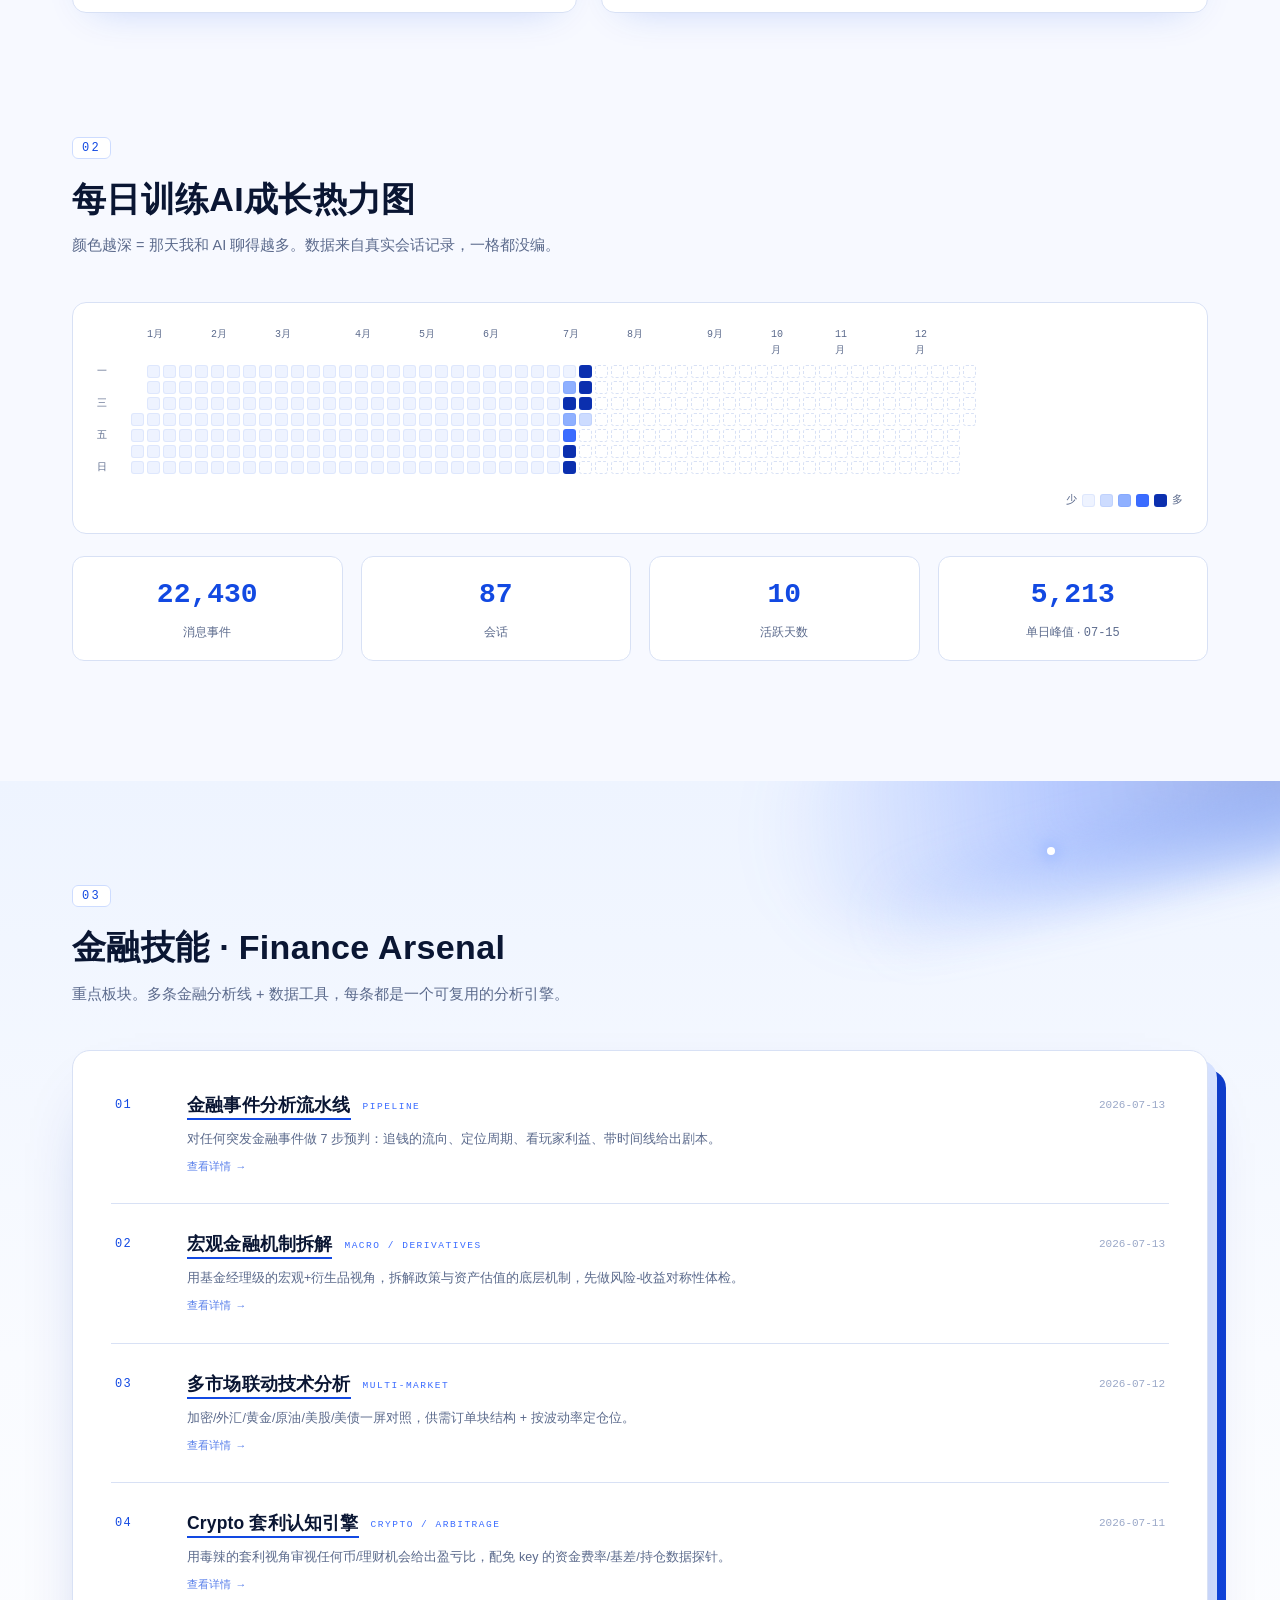
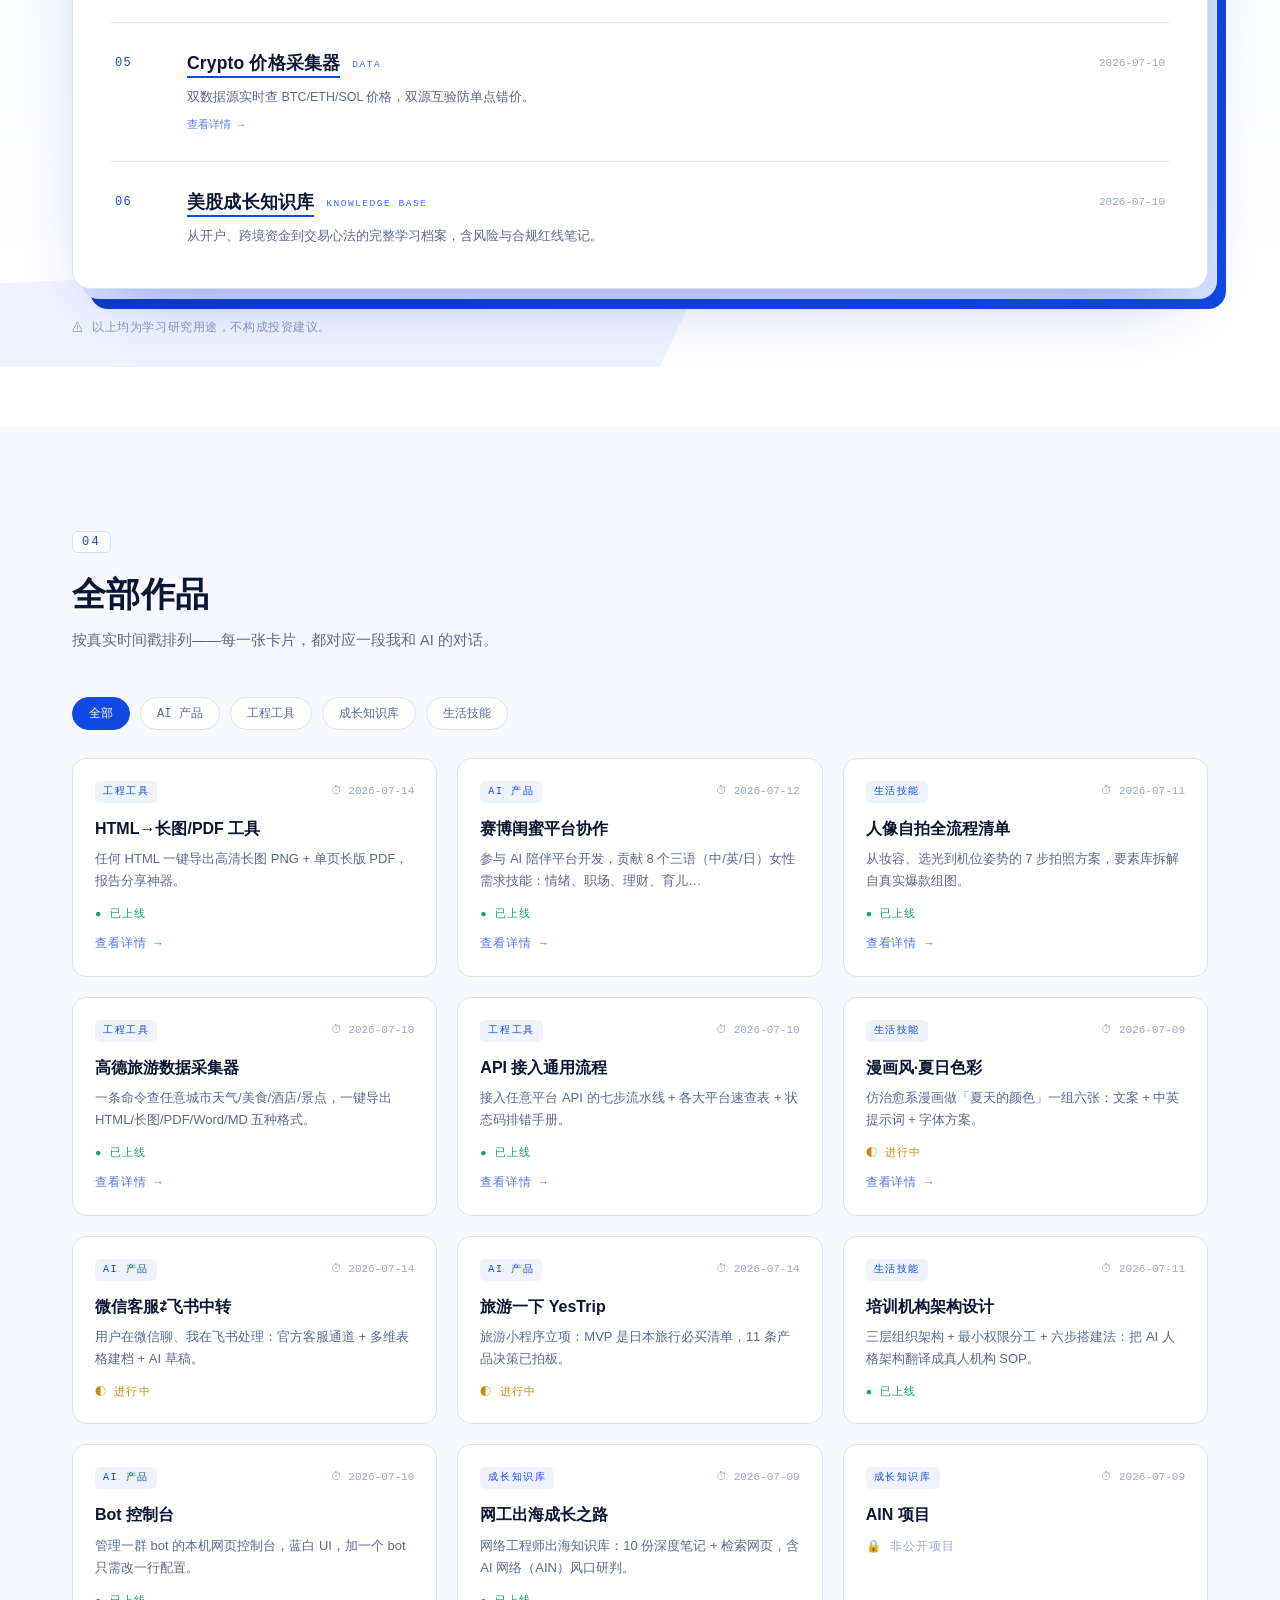
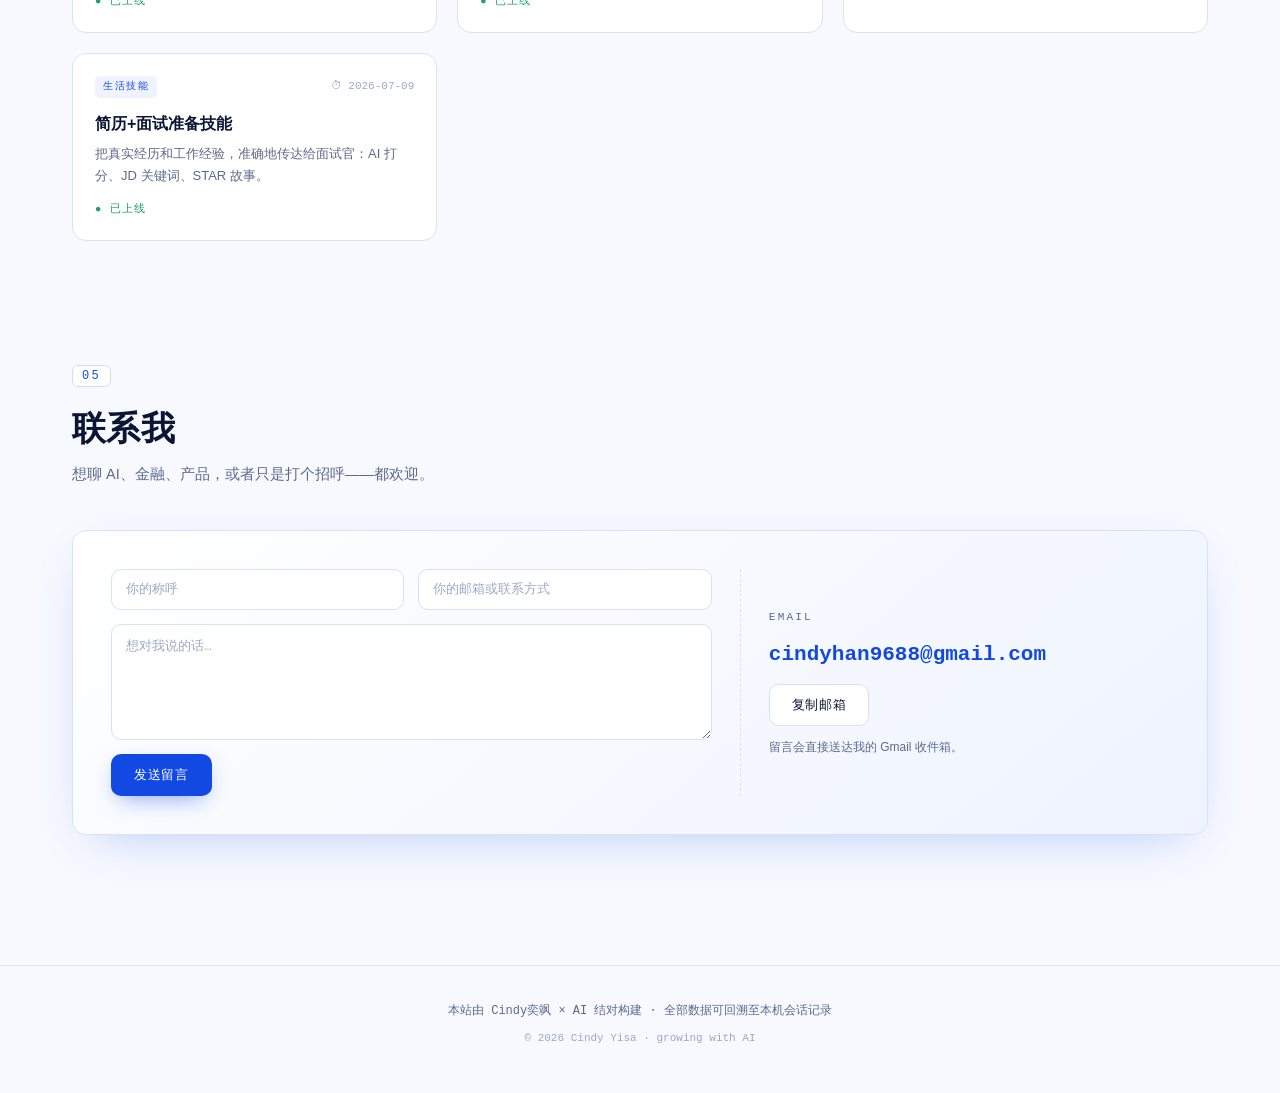
==== commit 55e648be: "fix: peak-day date now computed dynamically instead of hardcoded" ====
--- a/index.html
+++ b/index.html
@@ -142,7 +142,7 @@
     <div class="stat"><b class="mono" id="stEvents">15,353</b><span data-i18n="st.events">消息事件</span></div>
     <div class="stat"><b class="mono" id="stSessions">78</b><span data-i18n="st.sessions">会话</span></div>
     <div class="stat"><b class="mono" id="stDays">8</b><span data-i18n="st.days">活跃天数</span></div>
-    <div class="stat"><b class="mono" id="stPeak">2,727</b><span data-i18n="st.peak">单日峰值 · 07-08</span></div>
+    <div class="stat"><b class="mono" id="stPeak">2,727</b><span><span data-i18n="st.peak">单日峰值</span> · <span id="stPeakDate" class="mono">07-08</span></span></div>
   </div>
   <div class="hm-tip mono" id="hmTip" role="tooltip"></div>
 </section>
--- a/style.css
+++ b/style.css
@@ -291,6 +291,10 @@
 .fin-desc{font-size:12.5px;color:var(--dim);line-height:1.75;margin-top:10px;max-width:660px}
 .fin-ts{font-size:11px;color:#9aa8c8;padding-top:6px;font-variant-numeric:tabular-nums}
 .fin-note{margin-top:30px;font-size:11.5px;color:#8194bd;letter-spacing:.05em;position:relative;z-index:1}
+a.fin-row{text-decoration:none;color:inherit}
+.fin-linked:hover{background:var(--tint1)}
+.fin-more{display:inline-block;margin-top:8px;font-size:11px;color:var(--blue);opacity:.7;transition:opacity .2s}
+.fin-linked:hover .fin-more{opacity:1}
 
 /* ============ 04 PROJECTS ============ */
 .pj-filter{display:flex;flex-wrap:wrap;gap:10px;margin-bottom:28px}
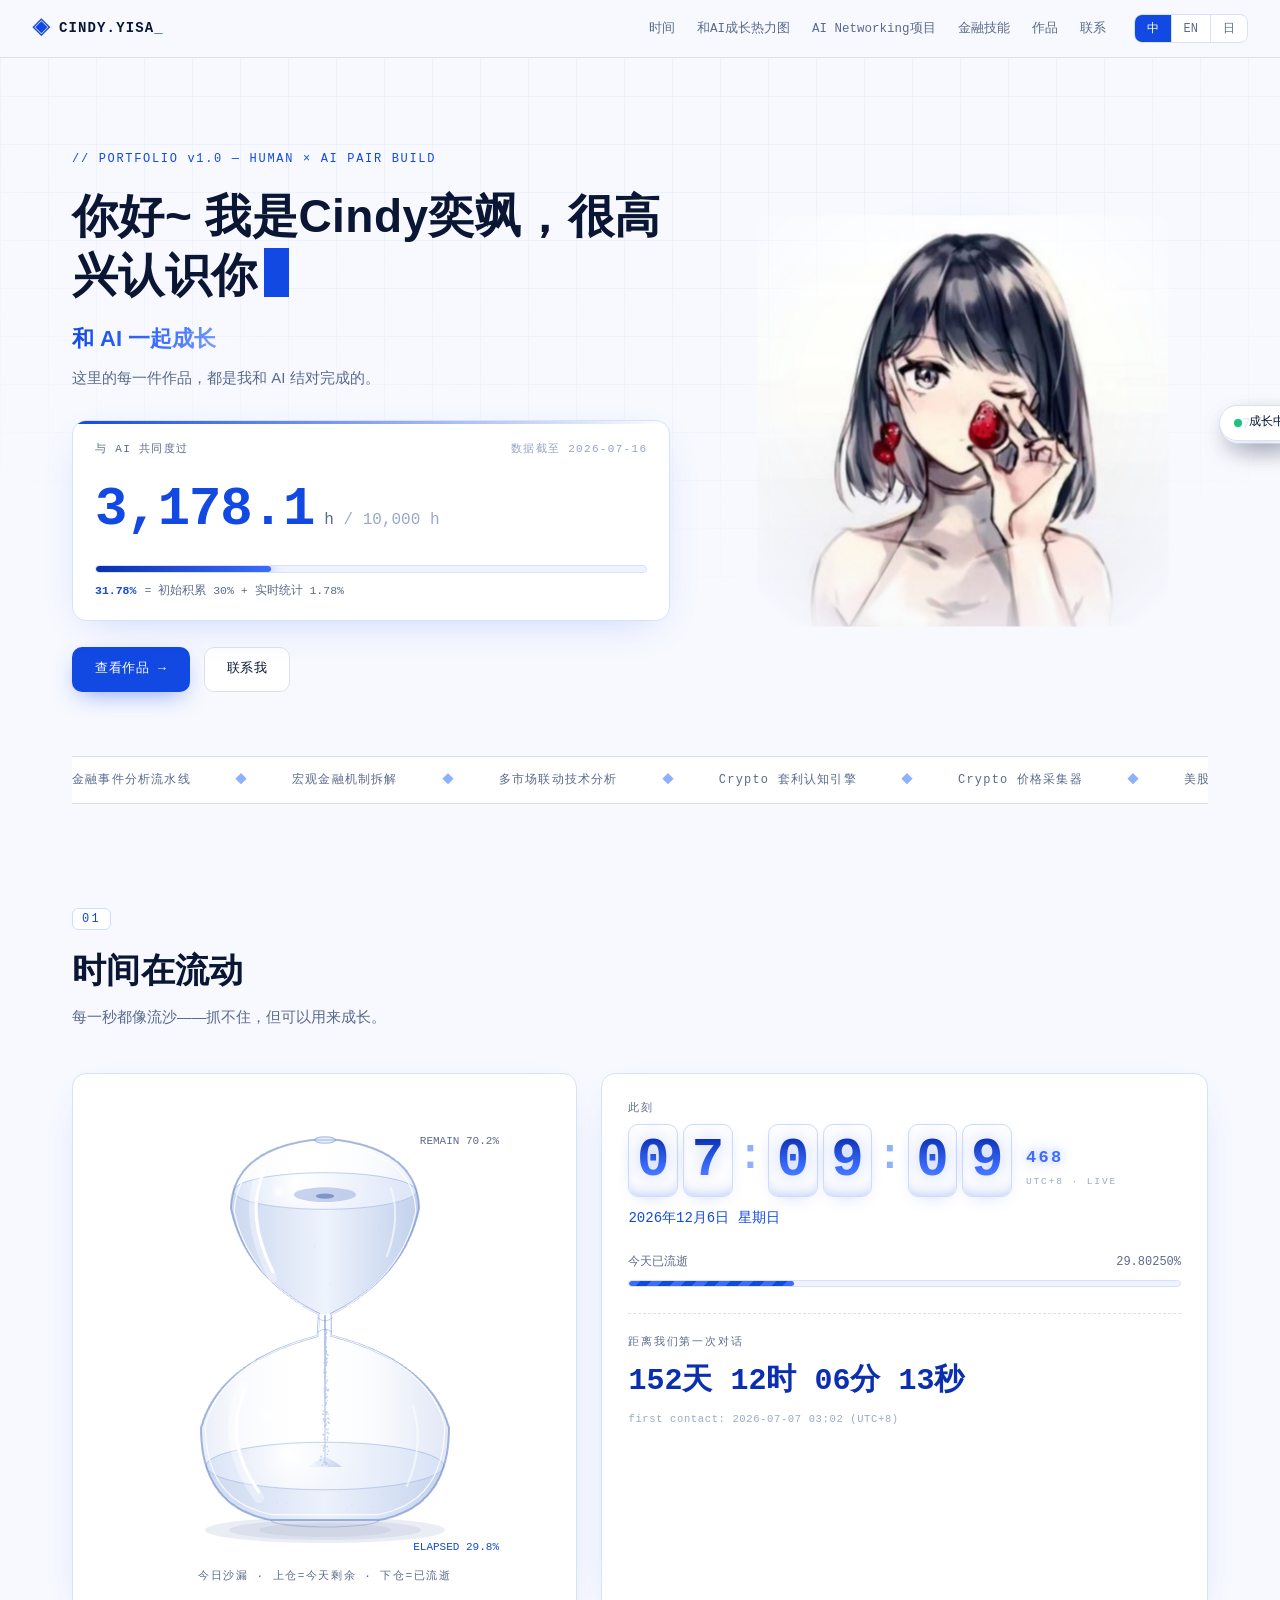
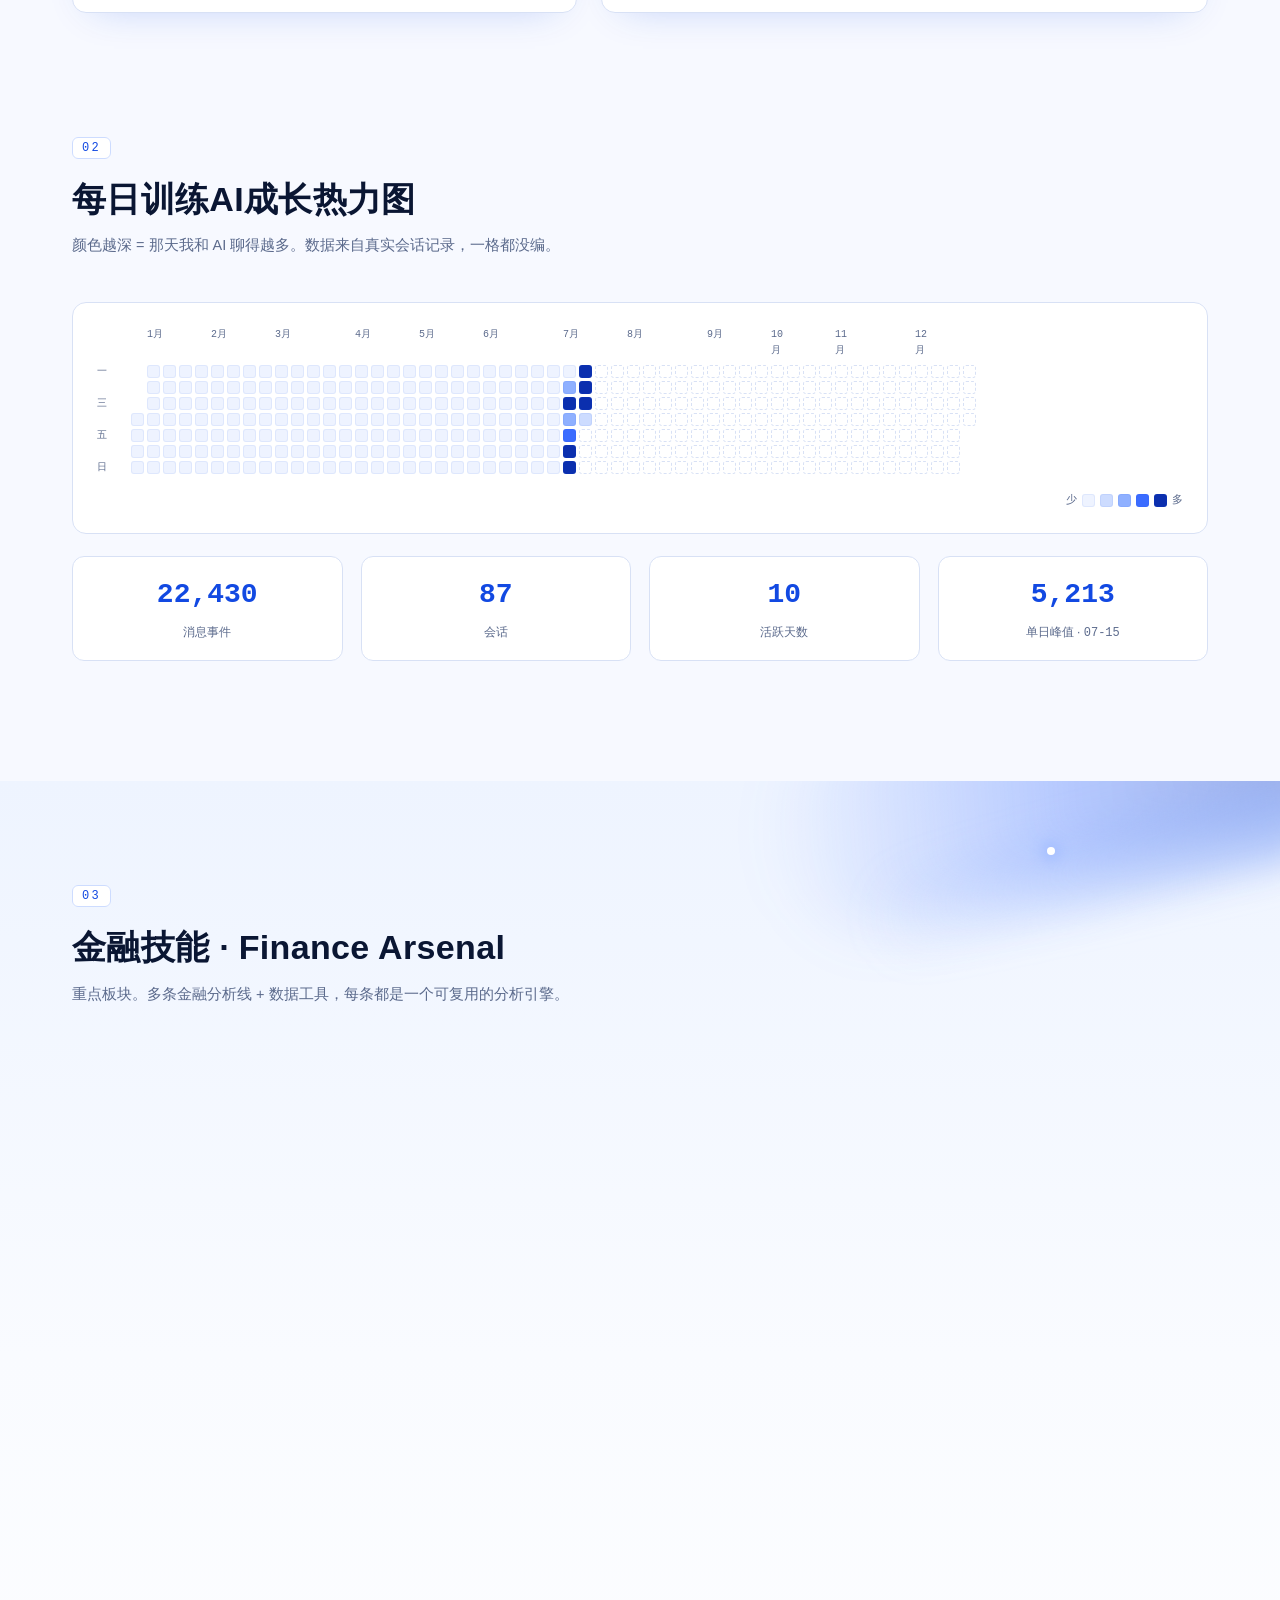
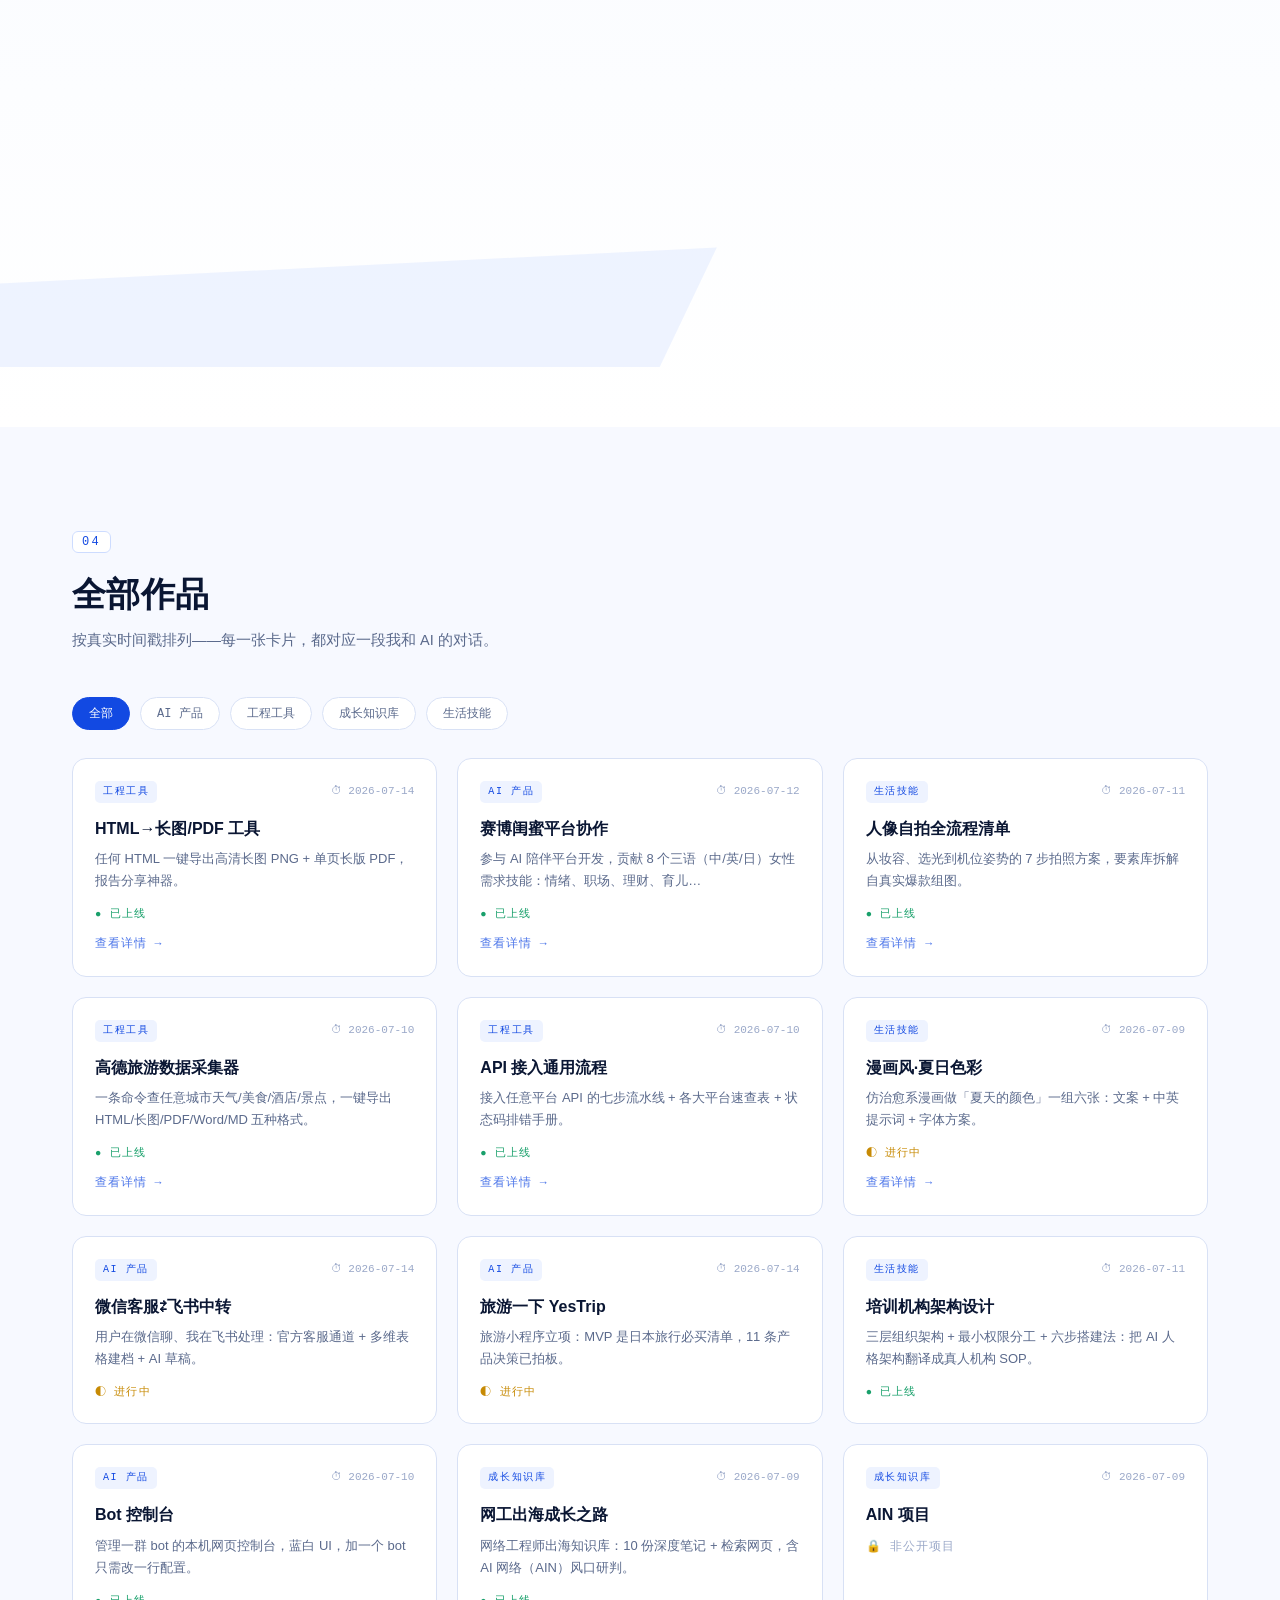
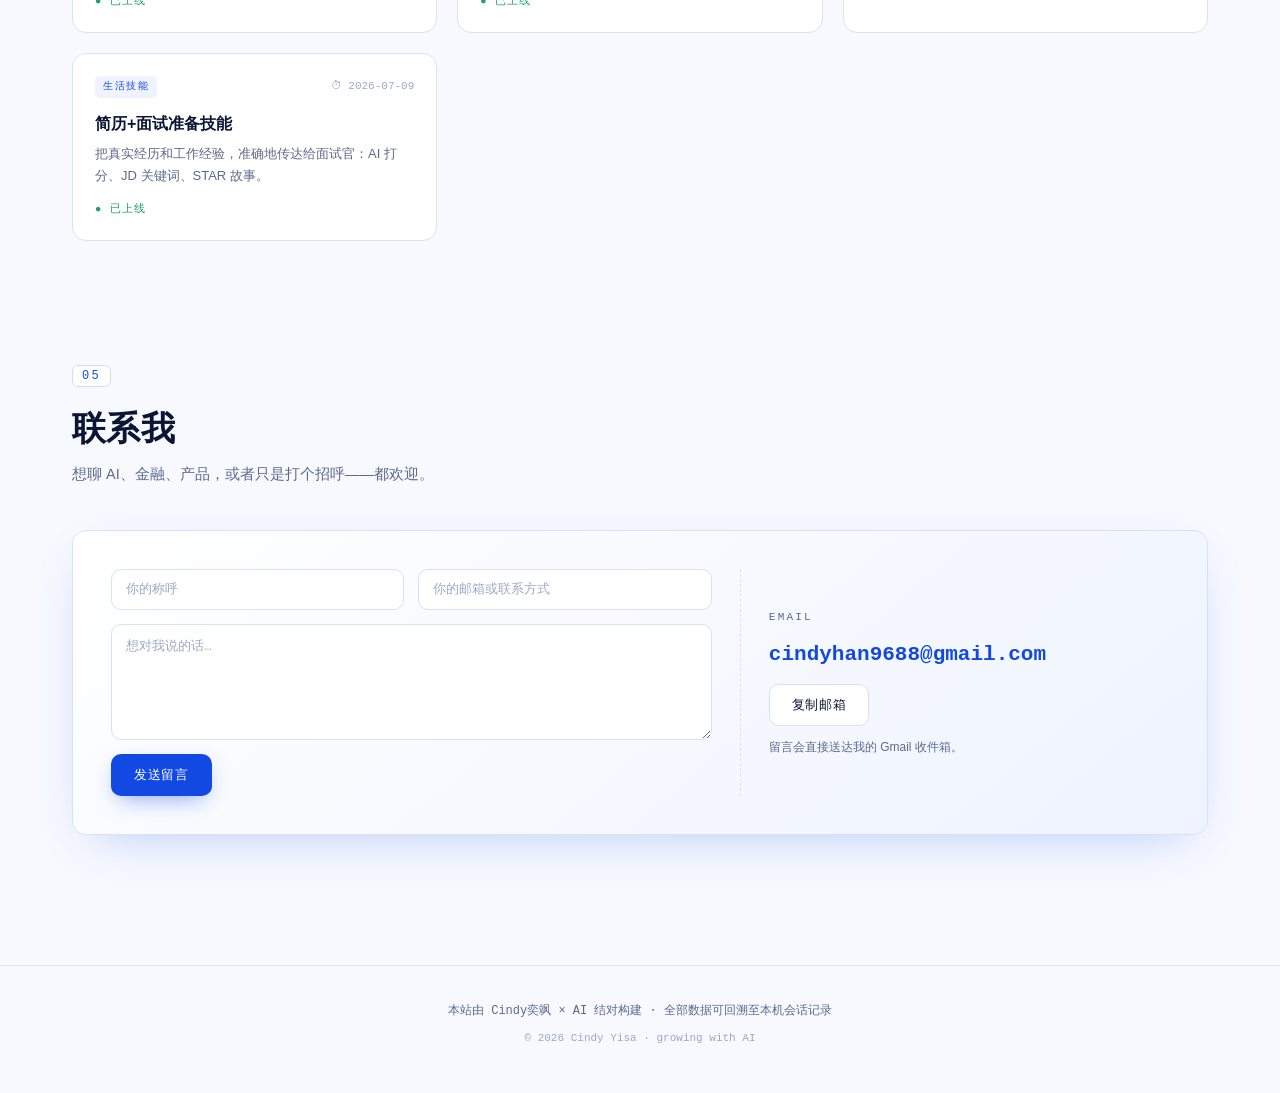
==== commit 04f7810e: "Add AI Networking project page (nav-only, not in homepage project cards)" ====
--- a/index.html
+++ b/index.html
@@ -22,6 +22,7 @@
   <div class="nav-links mono">
     <a href="#time" data-i18n="nav.time">时间</a>
     <a href="#heatmap" data-i18n="nav.heatmap">和AI成长热力图</a>
+    <a href="work/ai-networking.html" data-i18n="nav.ain">AI Networking项目</a>
     <a href="#finance" data-i18n="nav.finance">金融技能</a>
     <a href="#projects" data-i18n="nav.projects">作品</a>
     <a href="#contact" data-i18n="nav.contact">联系</a>
